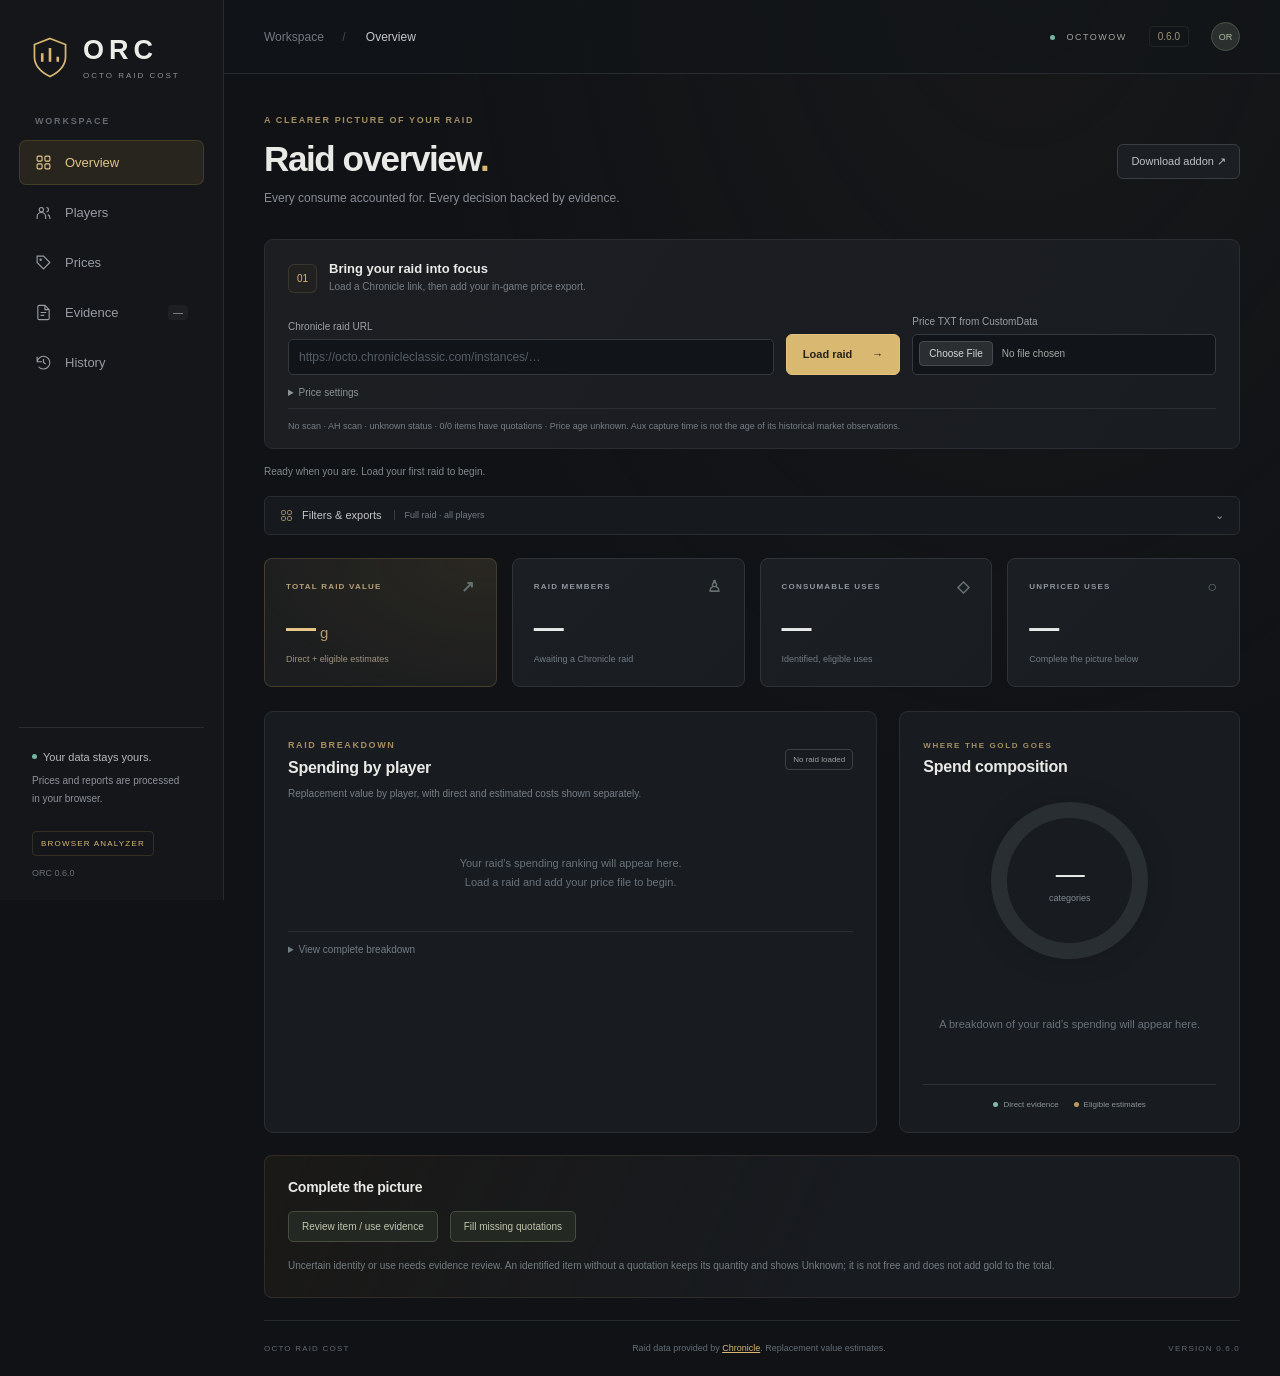
==== analyzer/index.html @ 2d388800 "Release 0.6.0: redesign analyzer and expand consumable catalog Adopt the approved dashboard with Ove" ====
<!doctype html><html lang="en"><head><meta charset="utf-8"><meta name="viewport" content="width=device-width, initial-scale=1"><title>OctoRaidCost · Raid analyzer</title><link rel="stylesheet" href="style.css"><link rel="stylesheet" href="dashboard.css"></head><body>
<aside class="sidebar"><a href="#overview" class="brand"><svg viewBox="0 0 44 48" aria-hidden="true"><path d="M22 2 40 9v14c0 10-8 18-18 23C12 41 4 33 4 23V9Z" fill="none" stroke="currentColor" stroke-width="2"/><path d="M13 29V19m9 10V13m9 16v-6" stroke="currentColor" stroke-width="3"/></svg><div><strong>ORC</strong><span>OCTO RAID COST</span></div></a><span class="nav-label">WORKSPACE</span><nav aria-label="Main navigation"><button class="nav-link active" data-view="overview" aria-current="page"><svg viewBox="0 0 24 24" fill="none" stroke="currentColor" stroke-width="1.6" aria-hidden="true"><rect x="3" y="3" width="7" height="7" rx="1.5"/><rect x="14" y="3" width="7" height="7" rx="1.5"/><rect x="3" y="14" width="7" height="7" rx="1.5"/><rect x="14" y="14" width="7" height="7" rx="1.5"/></svg><span>Overview</span></button><button class="nav-link" data-view="players" ><svg viewBox="0 0 24 24" fill="none" stroke="currentColor" stroke-width="1.6" aria-hidden="true"><circle cx="9" cy="8" r="3"/><path d="M3 21v-3a6 6 0 0 1 12 0v3M16 5a3 3 0 0 1 0 6M18 15a5 5 0 0 1 3 4v2"/></svg><span>Players</span></button><button class="nav-link" data-view="prices" ><svg viewBox="0 0 24 24" fill="none" stroke="currentColor" stroke-width="1.6" aria-hidden="true"><path d="m3 3 9 0 9 9-9 9-9-9Z"/><circle cx="8" cy="8" r="1"/></svg><span>Prices</span></button><button class="nav-link" data-view="evidence" ><svg viewBox="0 0 24 24" fill="none" stroke="currentColor" stroke-width="1.6" aria-hidden="true"><path d="M14 2H6a2 2 0 0 0-2 2v16a2 2 0 0 0 2 2h12a2 2 0 0 0 2-2V8Z M14 2v6h6M8 12h8M8 16h5"/></svg><span>Evidence</span><span class="nav-counter" id="evidenceCount">—</span></button><button class="nav-link" data-view="history" ><svg viewBox="0 0 24 24" fill="none" stroke="currentColor" stroke-width="1.6" aria-hidden="true"><path d="M3 11a9 9 0 1 1 2 7M3 4v7h7M12 7v5l3 2"/></svg><span>History</span></button></nav><div class="sidebar-bottom"><div class="privacy-dot"></div><strong>Your data stays yours.</strong><p>Prices and reports are processed<br>in your browser.</p><div class="preview-tag">BROWSER ANALYZER</div><small>ORC 0.6.0</small></div></aside>
<header class="appbar"><div class="breadcrumb">Workspace <span>/</span> <strong id="viewCrumb">Overview</strong></div><div class="appbar-end"><span class="server-badge"><i></i> OCTOWOW</span><span class="preview-badge">0.6.0</span><span class="avatar">OR</span></div></header>
<main class="workspace"><div class="page-heading"><div><div class="eyebrow">A CLEARER PICTURE OF YOUR RAID</div><h1 id="pageTitle">Raid overview<span class="title-dot">.</span></h1><p id="pageSubtitle">Every consume accounted for. Every decision backed by evidence.</p></div><a class="button-secondary" href="https://github.com/thetimel3ss/OctoRaidCost/releases/latest" target="_blank" rel="noopener">Download addon ↗</a></div>
<section class="connect-card"><div class="connect-intro"><span class="step-number">01</span><div><h2>Bring your raid into focus</h2><p>Load a Chronicle link, then add your in-game price export.</p></div></div><div class="connect-fields"><label>Chronicle raid URL<input id="raid" placeholder="https://octo.chronicleclassic.com/instances/…"></label><button id="load" class="button-primary">Load raid <span>→</span></button><label>Price TXT from CustomData<input id="prices" type="file" accept=".txt"></label></div><details class="price-options"><summary>Price settings</summary><div class="controls"><label>Realm / scan<select id="realm"></select></label><label>Price basis<select id="policy"><option value="minimum">Minimum buyout</option><option value="median">Scan median</option><option value="historical">Aux historical</option></select></label></div></details><p id="priceInfo">Your prices stay local. Start by loading a raid above.</p></section>
<div class="feedback-line"><p id="message" role="status">Ready when you are. Load your first raid to begin.</p><p id="filterNotice" role="status"></p></div>
<details class="filters-panel"><summary><svg viewBox="0 0 24 24" fill="none" stroke="currentColor" stroke-width="1.6" aria-hidden="true"><rect x="3" y="3" width="7" height="7" rx="1.5"/><rect x="14" y="3" width="7" height="7" rx="1.5"/><rect x="3" y="14" width="7" height="7" rx="1.5"/><rect x="14" y="14" width="7" height="7" rx="1.5"/></svg><span>Filters & exports</span><small id="activeFilterLabel">Full raid · all players</small></summary><div class="controls filter-controls"><label>Player<input id="search" placeholder="All players"></label><label>Show<select id="mode"><option value="all">All consumables</option><option value="flask">Flasks only</option><option value="noflask">No observed flask use</option></select></label><label>Encounter<select id="encounter"><option value="">Full raid</option></select></label><label>Segment<select id="segment"><option value="">All</option><option value="boss">Bosses</option><option value="trash">Trash</option><option value="kills">Boss kills</option><option value="wipes">Boss wipes / resets</option></select></label><label>Category<select id="category"><option value="">All categories</option></select></label><label>From minute<input id="from" type="number" step="0.1" placeholder="Raid start"></label><label>To minute<input id="to" type="number" step="0.1" placeholder="Raid end"></label><label><span>Chart total</span><select id="includeEstimates"><option value="yes">Direct + eligible estimates</option><option value="no">Direct item evidence only</option></select></label><label>Chart<select id="orientation"><option value="horizontal">Horizontal</option><option value="vertical">Vertical</option></select></label><button id="resetFilters">Full raid / include pre-pull</button><button id="export">Export CSV</button><button id="share">Download share summary</button></div></details>
<div class="view" data-panel="overview"><div class="metric-grid"><article class="metric-card gold-card"><div class="metric-label">TOTAL RAID VALUE <span>↗</span></div><strong id="metricValue">—<small>g</small></strong><div id="metricValueDetail" class="metric-note">Direct + eligible estimates</div></article><article class="metric-card"><div class="metric-label">RAID MEMBERS <span>♙</span></div><strong id="metricPlayers">—</strong><div class="metric-note" id="metricPlayersDetail">Awaiting a Chronicle raid</div></article><article class="metric-card"><div class="metric-label">CONSUMABLE USES <span>◇</span></div><strong id="metricUses">—</strong><div class="metric-note">Identified, eligible uses</div></article><article class="metric-card"><div class="metric-label">UNPRICED USES <span>○</span></div><strong id="metricMissing">—</strong><div class="metric-note" id="metricMissingDetail">Complete the picture below</div></article></div>
<div class="overview-grid"><section class="panel ranking-panel"><div class="section-heading"><div><span class="eyebrow">RAID BREAKDOWN</span><h2>Spending by player</h2></div><span class="subtle-pill" id="rankingCount">No raid loaded</span></div><p class="section-description">Replacement value by player, with direct and estimated costs shown separately.</p><div id="chart"></div><button class="text-button" id="expandRanking">Show all players <span>↓</span></button><details class="full-breakdown"><summary>View complete breakdown</summary><div id="totals"></div></details></section><section class="panel categories-panel"><span class="eyebrow">WHERE THE GOLD GOES</span><h2>Spend composition</h2><div class="category-ring" id="categoryRing"><div><strong id="categoryCount">—</strong><span>categories</span></div></div><div id="categoryLegend"><p class="empty-copy">A breakdown of your raid’s spending will appear here.</p></div><div id="categories" class="visually-hidden"></div><div class="chart-legend"><span><i class="legend-dot direct"></i>Direct evidence</span><span><i class="legend-dot estimate"></i>Eligible estimates</span></div></section></div><section class="panel attention-panel"><h2>Complete the picture</h2><p id="resolutionQueues"></p><div class="controls"><button id="reviewPending">Review item / use evidence</button><button id="reviewPricing">Fill missing quotations</button></div><p>Uncertain identity or use needs evidence review. An identified item without a quotation keeps its quantity and shows Unknown; it is not free and does not add gold to the total.</p></section></div>
<div class="view" data-panel="players" hidden><section><h2>Player reports</h2><p>Select a player to see only their recorded consumables and tracked class/utility uses. Estimated uses remain separate.</p><div class="controls"><label>Player report<select id="playerDetail"></select></label><label>PDF layout<select id="pdfLayout"><option value="detailed">Detailed — one player per page</option><option value="cards">Compact player cards</option></select></label><button id="printPlayer">Save PDF — this player</button><button id="printAllPlayers">Save PDF — all players</button><button id="txtPlayer">Download TXT — this player</button><button id="txtAllPlayers">Download TXT — all players</button></div><p>The print dialog opens: choose Save as PDF. Detailed layout starts each player on a new page; compact layout fits multiple player cards per page.</p><div id="pivot"></div></section><section><h2>Class items and utility uses</h2><p>Usage tracking only: excluded from spending. Rogue poison application costs are intentionally outside this report; this does not mean their ingredients are free. Active buffs without a recorded use are not counted as applications.</p><div id="utilityUses"></div></section></div>
<div class="view" data-panel="prices" hidden><section class="panel"><h2>Consumables and prices</h2><p id="catalogSummary"></p><p>Gold per whole item; applications use the charge count. Blank manual prices restore the selected price source. Ingredient estimates require all ingredient quotations.</p><label>Price editor view<select id="priceView"><option value="all">All identified items</option><option value="missing">Missing quotations only</option><option value="outside">Outside catalog</option><option value="old">Old quotations (over 7 days)</option></select></label><p id="priceQueueSummary"></p><div id="items"></div><details><summary>Ingredient quotations</summary><div id="ingredients"></div></details></section></div>
<div class="view" data-panel="evidence" hidden><section><h2>Evidence and manual review</h2><p>Needs review shows unresolved item identity or use evidence. Eligible effect-derived estimates are already included in estimated spending; inspect them under Effect-derived or All evidence. Missing prices are handled in the price editor.</p><p id="evidenceSummary"></p><div class="controls"><label>Evidence type<select id="reviewMode"><option value="actionable">Needs review</option><option value="observed">Observed uses</option><option value="inferred">Effect-derived — item not directly logged</option><option value="ambiguous">Multiple possible items</option><option value="active">Already active</option><option value="recovery">Generic food / drink</option><option value="reviewed">Manually reviewed</option><option value="all">All evidence</option></select></label><label>Search<input id="reviewSearch" placeholder="Effect / item / player"></label><button id="previousEvidence">Previous</button><button id="nextEvidence">Next</button></div><p>Review changes apply to one grouped observation. Select an item and a physical-use quantity only when the evidence supports it. Manual decisions contribute to estimated cost. Generic food/drink observations can recur and must not be bulk-counted as items.</p><div id="review"></div></section><section><h2>Coverage and limitations</h2><div id="coverage"></div><p>Only direct item records or eligible timestamped casts/out-of-combat uses can contribute automatically. In-combat aura/heal-only records, active-at-pull buffs and ambiguous effects require review. Same-time direct and effect evidence is correlated; nearby uses are never merged by time alone. Range and omissions in the source log cannot be recovered.</p></section></div>
<div class="view" data-panel="history" hidden><section class="controls"><button id="saveReport">Save report</button><label>Saved reports<select id="reports"></select></label><button id="openReport">Open report</button><button id="downloadReport">Download JSON</button><label>Restore JSON<input id="restoreReport" type="file" accept=".json"></label></section><section><h2>History and comparison</h2><p>Full-raid totals at each report’s original prices. Current player, encounter and category filters do not alter historical totals. Repeated snapshots of the same raid are shown separately.</p><label>Compare with saved report<select id="baseline"></select></label><div id="comparison"></div><label>History for player<select id="historyPlayer"><option value="">Whole raid</option></select></label><div id="historyChart"></div><div id="history"></div></section></div>
<p id="summary" class="visually-hidden"></p><footer class="workspace-footer"><span>OCTO RAID COST</span><p>Raid data provided by <a href="https://octo.chronicleclassic.com/" target="_blank" rel="noopener">Chronicle</a>. Replacement value estimates.</p><span>VERSION 0.6.0</span></footer></main><div id="printReport"></div><script src="price-data.js"></script><script src="model.js"></script><script src="report-store.js"></script><script src="data-source.js"></script><script src="app.js"></script><script src="dashboard.js"></script></body></html>
---- analyzer/style.css ----
:root{font:15px system-ui;color:#dce8f5;background:#0b1220}body{margin:0}header,main{max-width:1200px;margin:auto;padding:28px}header{border-bottom:1px solid #304158}header span{color:#64d5be;font-size:12px;letter-spacing:2px}h1{font-size:42px;margin:12px 0}h2{font-size:20px}p{color:#9cafc6}section{background:#121e30;border:1px solid #29394f;border-radius:12px;padding:20px;margin:20px 0;overflow:auto}.controls{display:flex;gap:16px;flex-wrap:wrap;align-items:end}label{display:grid;gap:8px;flex:1;min-width:160px}input,select,button{font:inherit;background:#0b1524;color:#e1ebfa;border:1px solid #40546f;border-radius:6px;padding:10px}button{cursor:pointer;background:#175d65}button:disabled{opacity:.5}table{border-collapse:collapse;width:100%;font-size:13px}td,th{text-align:left;padding:9px;border-bottom:1px solid #29394f;white-space:nowrap}th{color:#8eb2d7}.unknown{color:#ffcc75}.bar{background:#40bda6;min-height:20px;border-radius:3px}.chartrow{display:grid;grid-template-columns:130px 1fr 90px;gap:12px;margin:9px 0;align-items:center}.vertical{display:flex;align-items:end;gap:12px;height:260px;overflow:auto}.vertical .chartrow{display:flex;flex-direction:column;min-width:70px;font-size:11px}.vertical .bar{width:32px}.price{width:100px}#summary{font-size:18px}.scroll{overflow:auto}

a{color:#64d5be}

#review td{white-space:normal;max-width:390px;min-width:130px;overflow-wrap:anywhere}#review select{max-width:260px}#review input{width:70px}#review button{margin:4px}details{margin-top:8px}summary{cursor:pointer;color:#64d5be}.vertical .bar{min-height:2px}@media(max-width:650px){header,main{padding:16px}.chartrow{grid-template-columns:100px 1fr 70px}h1{font-size:32px}}
*{box-sizing:border-box}.controls{overflow:visible}.controls>label{flex:1 1 180px;min-width:160px;max-width:100%}.controls label>input,.controls label>select{width:100%;min-width:0;max-width:100%}.controls>p{flex-basis:100%}#priceInfo{overflow-wrap:anywhere}

#printReport{display:none}.player-page small{font-size:.65em;color:#9cafc6}.player-page h3{margin-top:24px}.report-note{font-size:12px}#utilityUses td{white-space:normal}
@media print{
 @page{size:A4 portrait;margin:12mm}
 body{background:white;color:black;font:10pt Arial,sans-serif}
 body>header,body>main{display:none!important}
 #printReport{display:block}
 .player-page{break-after:page;page-break-after:always;padding:0}
 .player-page:last-child{break-after:auto;page-break-after:auto}
 .player-page h2{font-size:18pt;margin:0 0 8pt}.player-page h3{font-size:12pt;margin:14pt 0 6pt}
 .player-page p,.player-page small{color:#333}.player-page table{font-size:9pt;width:100%;table-layout:fixed}
 .player-page td,.player-page th{white-space:normal;overflow-wrap:anywhere;padding:5pt;border-bottom:1px solid #ccc;color:black}
 .player-page th:first-child{width:32%}.player-page tr{break-inside:avoid}.report-filters{font-size:8pt;overflow-wrap:anywhere}
}

#filterNotice{color:#e9bd73;line-height:1.6}.report-heading{padding:12px 0 16px;margin:0;max-width:none;border-bottom:3px solid var(--class-accent)}.report-heading>div{display:flex;justify-content:space-between;align-items:center;gap:12px}.report-heading h2{font-size:30px;margin:8px 0}.report-brand{font-size:10px;letter-spacing:1.7px;color:#98b5c8}.report-class{font-size:11px;font-weight:bold;letter-spacing:1px;color:var(--class-accent)}.report-heading p{margin:4px 0}.report-stats{display:grid;grid-template-columns:repeat(3,1fr);gap:12px;margin:16px 0}.report-stats>div{border:1px solid #35465c;border-radius:6px;padding:12px}.report-stats span{display:block;font-size:11px;color:#9cafc6}.report-stats strong{display:block;font-size:20px;margin-top:6px}.player-page .report-note{margin-top:18px;color:#9cafc6;font-size:10px}.report-filters{font-size:11px;color:#9cafc6}
@media print{
 .report-heading{border-bottom:2pt solid var(--class-accent);padding:0 0 10pt}.report-heading h2{font-size:25pt!important;margin:6pt 0}.report-heading p,.report-brand,.report-class{color:#354555!important}.report-stats{gap:8pt;margin:12pt 0}.report-stats>div{border:1px solid #dae1e7;background:#f5f7fa;padding:9pt;border-radius:4pt}.report-stats span{font-size:8pt;color:#4c5d6e}.report-stats strong{font-size:17pt;color:#1b3349}.player-page th{background:#eef2f6}.player-page tbody tr:nth-child(even){background:#f8fafc}.player-page table{font-size:8pt}.player-page td,.player-page th{padding:5pt 3pt}.player-page .report-note{color:#556674;border-top:1px solid #ddd;padding-top:8pt;font-size:8pt}.report-filters{font-size:8pt;color:#5a6a78}.report-heading,.report-stats,thead{break-inside:avoid;break-after:avoid}
 .cards-page{padding:0!important;margin:0!important;border:0!important;background:white!important;overflow:visible!important;break-after:page;page-break-after:always}.cards-page:last-child{break-after:auto;page-break-after:auto}.cards-title{padding:0 0 10pt;border-bottom:2pt solid #245b62;margin-bottom:12pt}.cards-title strong{display:block;font-size:15pt;color:#193940}.cards-title span{display:block;font-size:9pt;color:#5e6e78;margin:5pt 0}.cards-title small{display:block;font-size:7pt;color:#687780}.cards-grid{display:grid;grid-template-columns:repeat(3,minmax(0,1fr));gap:8pt;align-items:start}.player-card{border:1px solid #d7dfe4;border-top:4pt solid var(--class-accent);border-radius:3pt;padding:9pt;break-inside:avoid;color:#283c49}.card-heading>span{font-size:7pt;letter-spacing:1px;color:#6b7985;font-weight:bold}.card-heading h2{font-size:15pt;margin:4pt 0 9pt;color:#203c4a;overflow-wrap:anywhere}.card-total{font-size:8pt;line-height:1.6;border-top:1px solid #e3e8ec;border-bottom:1px solid #e3e8ec;padding:7pt 0}.card-total strong{font-size:11pt}.player-card ul{list-style:none;padding:0;margin:10pt 0 0}.player-card li{display:flex;justify-content:space-between;align-items:start;gap:6pt;font-size:8pt;line-height:1.4;padding:4pt 0;border-bottom:1px solid #edf0f3;break-inside:avoid}.player-card li>span:first-child{min-width:0;overflow-wrap:anywhere}.quantity{text-align:right;font-size:11pt;font-weight:bold;flex-shrink:0}.quantity small{display:block;font-size:6pt;font-weight:normal;color:#77848c;white-space:nowrap}.flask-line{color:#277541;font-weight:bold}.card-utility{margin-top:12pt}.card-utility h3{font-size:8pt;margin:0;color:#62717e}.card-utility li{font-size:7pt;color:#647583}.unknown{color:#9c681d}
}
@media print{html,body,#printReport{background:#fff!important;color:#20313c}html{min-height:100%}.player-page{background:#fff}.report-heading h2{color:#193543!important}}

.quotation-details{max-width:540px;white-space:normal;overflow-wrap:anywhere}.quotation-details ul{padding-left:20px}.quotation-details p{margin:6px 0}#catalogSummary{overflow-wrap:anywhere}
---- analyzer/dashboard.css ----
@media screen {
:root{color-scheme:dark;font-family:Inter,"Segoe UI",Arial,sans-serif;background:#101216;color:#e9e9e6;font-size:14px;--surface:#181b20;--border:#2a2d32;--muted:#8e929a;--gold:#d9b871;--teal:#72b6a1}body{margin:0;background:radial-gradient(ellipse at 80% -5%,#25241d55,transparent 42%),#101216;font-weight:400}*{box-sizing:border-box}button,input,select{font:inherit}button{transition:background .18s,border-color .18s,transform .18s}button:active{transform:translateY(1px)}button:focus-visible,a:focus-visible,summary:focus-visible{outline:2px solid var(--gold);outline-offset:4px}button:disabled{opacity:.45;cursor:wait}a{color:var(--gold)}[hidden]{display:none!important}.visually-hidden{position:absolute!important;width:1px!important;height:1px!important;padding:0!important;margin:-1px!important;overflow:hidden!important;clip:rect(0,0,0,0)!important;white-space:nowrap!important;border:0!important}p{color:var(--muted);line-height:1.65}svg{width:20px;height:20px;flex-shrink:0}
.sidebar{width:224px;position:fixed;inset:0 auto 0 0;background:#14161a;border-right:1px solid #282a2f;z-index:20;padding:35px 19px 22px;display:flex;flex-direction:column}.brand{display:flex;align-items:center;gap:14px;text-decoration:none;padding:0 12px 36px;color:var(--gold)}.brand>svg{width:38px;height:43px}.brand strong{font-size:27px;letter-spacing:5px;color:#edede8;font-weight:750}.brand div>span{display:block;font-size:8px;letter-spacing:2px;color:#92928d;margin-top:5px}.nav-label{color:#656970;font-size:9px;letter-spacing:1.8px;font-weight:700;padding:0 16px 14px}.sidebar nav{display:grid;gap:5px}.nav-link{display:flex;align-items:center;gap:13px;background:transparent;border:1px solid transparent;border-radius:7px;color:#979ba3;padding:13px 15px;font-size:13px;text-align:left;cursor:pointer}.nav-link:hover{background:#202228;color:#ecece7}.nav-link.active{background:#28251f;border-color:#a88b4938;color:#e1c388}.nav-link svg{width:17px;height:17px}.nav-counter{margin-left:auto;font-size:10px;padding:2px 5px;background:#ffffff0a;border-radius:4px;color:inherit}.sidebar-bottom{margin-top:auto;padding:20px 13px 0;border-top:1px solid #292c31}.sidebar-bottom strong{font-size:11px;display:inline-block;color:#b7babb;font-weight:500}.privacy-dot{display:inline-block;width:5px;height:5px;background:#72b6a1;border-radius:50%;margin-right:6px;vertical-align:2px}.sidebar-bottom p{font-size:10px;line-height:1.8;margin:8px 0 23px}.preview-tag{font-size:8px;letter-spacing:1.2px;color:var(--gold);border:1px solid #77653a55;border-radius:4px;display:inline-block;padding:7px 8px}.sidebar-bottom>small{display:block;font-size:9px;color:#686c74;margin-top:12px}.appbar{height:74px;position:relative;margin:0 0 0 224px;max-width:none;padding:0 40px;border-bottom:1px solid #282b30;display:flex;align-items:center;justify-content:space-between;background:#12141899}.breadcrumb{font-size:12px;color:#737882}.breadcrumb span{padding:0 15px;color:#43474e}.breadcrumb strong{color:#c6c8c9;font-weight:500}.appbar-end{display:flex;align-items:center;gap:22px}.server-badge{font-size:9px;letter-spacing:1.5px;color:#a1a59e}.server-badge i{display:inline-block;width:5px;height:5px;background:#72b6a1;border-radius:50%;margin-right:7px}.preview-badge{font-size:10px!important;letter-spacing:0!important;color:#9e9277!important;border:1px solid #5b50343d;padding:4px 8px;border-radius:4px}.avatar{display:grid;place-items:center;width:29px;height:29px;border-radius:50%;background:#2b302e;border:1px solid #495348;color:#aab8a2;font-size:9px!important;letter-spacing:0!important}
.workspace{margin:0 0 0 224px;padding:39px 40px 0;max-width:1600px}.page-heading{display:flex;align-items:center;justify-content:space-between;gap:22px;margin-bottom:30px}.eyebrow{font-size:9px;color:#a48e61;letter-spacing:1.6px;font-weight:650;line-height:1.7}h1{font-size:35px;line-height:1.2;letter-spacing:-1.4px;font-weight:650;margin:10px 0 9px}.title-dot{color:var(--gold)}.page-heading p{font-size:12px;margin:0;color:#878c94}.button-secondary{border:1px solid #3a3d42;border-radius:6px;background:#1b1e23;color:#bfc1c3;padding:10px 13px;font-size:11px;display:inline-flex;align-items:center;gap:14px;white-space:nowrap}.button-secondary:hover{border-color:#88734a;background:#23241f}.button-secondary svg{width:14px;height:14px}section{margin:0 0 22px;background:var(--surface);border:1px solid var(--border);border-radius:9px;padding:23px;overflow:auto}h2{font-size:16px;font-weight:550;letter-spacing:-.25px;margin:0 0 12px}section>p{font-size:12px;margin-top:0}.connect-card{background:linear-gradient(120deg,#1c1e22,#191c20);padding:21px 23px 14px}.connect-intro{display:flex;align-items:center;gap:12px;margin-bottom:20px}.step-number{width:29px;height:29px;display:grid;place-items:center;border:1px solid #6f5f3d55;border-radius:6px;color:var(--gold);font-size:10px;background:#a88b4909}.connect-intro h2{font-size:13px;margin:0 0 3px;letter-spacing:0}.connect-intro p{font-size:10px;margin:0;color:#777e86}.connect-fields{display:grid;grid-template-columns:minmax(180px,1.6fr) auto minmax(210px,1fr);gap:12px;align-items:end}.connect-fields label{font-size:10px;color:#9ba0a7;gap:7px;min-width:0}.connect-fields input{width:100%;min-width:0}.connect-fields input[type=file]{height:41px;padding:6px;color:#a5aaa5;font-size:10px}.connect-fields input[type=file]::file-selector-button{background:#2a2e31;border:1px solid #444a4d;border-radius:4px;color:#d4d7d5;padding:6px 9px;margin-right:9px;font-family:inherit;font-size:10px;cursor:pointer}.button-primary{background:var(--gold);color:#282218;border:1px solid #e4c27d;font-size:11px;font-weight:650;border-radius:6px;padding:12px 16px;height:41px;display:inline-flex;align-items:center;gap:20px;white-space:nowrap}.button-primary:hover{background:#e3c789}.price-options{margin-top:12px;font-size:10px;color:#91958e}.price-options summary{color:#8b9394;font-size:10px;width:max-content}.price-options>.controls{margin-top:12px}.connect-card #priceInfo{font-size:9px;margin:10px 0 0;padding-top:10px;border-top:1px solid #2b2e32;line-height:1.7;color:#777f86}.feedback-line{display:flex;align-items:center;justify-content:space-between;gap:20px;margin:-9px 0 14px;min-height:20px}.feedback-line p{font-size:10px;margin:0;line-height:1.6;color:#7f888c}.feedback-line #filterNotice{color:#a09376;text-align:right}.filters-panel{border:1px solid var(--border);background:#16191d;border-radius:6px;margin-bottom:23px;padding:12px 15px}.filters-panel>summary{display:flex;align-items:center;gap:9px;font-size:11px;list-style:none;color:#c3c5c6}.filters-panel>summary:after{content:'⌄';margin-left:auto;color:#93989d}.filters-panel>summary svg{width:13px;height:13px;color:#b5a376}.filters-panel small{font-size:9px;color:#747c85;padding-left:9px;border-left:1px solid #383c41;margin-left:4px}.filter-controls{padding-top:22px}.controls{gap:12px}.controls>label,label{font-size:11px;color:#a7abb2;gap:7px}input,select{background:#111419;color:#d8dbdc;border:1px solid #343940;border-radius:5px;padding:10px;font-size:12px}input::placeholder{color:#565e67}button{background:#262d2e;color:#cbd7d3;border:1px solid #3d4948;border-radius:5px;font-size:11px}button:hover{background:#303b39}select{cursor:pointer}
.metric-grid{display:grid;grid-template-columns:repeat(4,minmax(0,1fr));gap:15px;margin-bottom:24px}.metric-card{background:linear-gradient(135deg,#1b1e22,#191c20);border:1px solid #303338;border-radius:8px;padding:20px 21px;min-height:128px;position:relative}.metric-label{display:flex;justify-content:space-between;align-items:center;font-size:8px;font-weight:600;letter-spacing:1.2px;color:#90969e}.metric-label>span{font-size:16px;color:#65716f;line-height:1}.metric-card>strong{font-weight:550;font-size:30px;line-height:1.3;letter-spacing:-1px;display:block;margin:13px 0 5px;font-variant-numeric:tabular-nums}.metric-card>strong small{font-size:15px;font-weight:400;margin-left:5px;letter-spacing:0;color:#b29b71}.metric-note{font-size:9px;color:#717c83;line-height:1.6}.gold-card{border-color:#65553788;background:radial-gradient(ellipse at 95% 0,#80663224,transparent 85%),#1b1d1e}.gold-card .metric-label{color:#b6a079}.gold-card>strong{color:#e8c988}.gold-card .metric-note{color:#9f947c}.overview-grid{display:grid;grid-template-columns:minmax(0,1.8fr) minmax(250px,1fr);gap:22px}.panel{min-width:0}.section-heading{display:flex;justify-content:space-between;align-items:center;gap:12px}.section-heading h2{margin:5px 0 8px}.subtle-pill{white-space:nowrap;border:1px solid #3b4042;border-radius:4px;font-size:8px;color:#99a19f;padding:5px 7px}.section-description{font-size:10px!important;color:#777f87;line-height:1.7;margin-bottom:22px}.ranking-panel{padding-bottom:13px}.dashboard-ranking{display:grid;gap:0}.rank-row{display:grid;grid-template-columns:120px minmax(40px,1fr) 66px;align-items:center;gap:13px;padding:11px 0;border-top:1px solid #2b2e3355}.rank-name{display:flex;gap:9px;align-items:center;font-size:11px;white-space:nowrap;overflow:hidden}.rank-number{font-size:8px;color:#666f79;width:10px;flex-shrink:0}.rank-name i{width:5px;height:5px;border-radius:50%;flex-shrink:0}.rank-name>span:last-child{overflow:hidden;text-overflow:ellipsis}.rank-track{height:7px;background:#262b2e;border-radius:2px;overflow:hidden;display:flex}.rank-direct{background:#80b9a9}.rank-estimate{background:#ba995c}.rank-value{font-variant-numeric:tabular-nums;font-size:11px;color:#c0c6c8;text-align:right}.rank-value small{font-size:8px;color:#78828a}.dashboard-ranking:not([data-expanded=true]) .rank-row:nth-child(n+9){display:none}.text-button{display:flex;align-items:center;justify-content:center;gap:12px;width:100%;color:#9fa99f;background:transparent;border:0;border-top:1px solid #2a2e32;border-radius:0;font-size:10px;padding:13px 0;margin-top:7px}.text-button:hover{background:#ffffff03}.full-breakdown{border-top:1px solid #2b3033;padding-top:12px;font-size:10px}.full-breakdown summary{font-size:10px;color:#737d85}.categories-panel>.eyebrow{font-size:8px}.categories-panel>h2{margin-top:5px}.category-ring{width:157px;height:157px;border-radius:50%;margin:26px auto;display:grid;place-items:center;background:#292e32;position:relative;box-shadow:0 0 30px #00000020}.category-ring>div{border-radius:50%;background:#181b20;width:125px;height:125px;display:flex;flex-direction:column;align-items:center;justify-content:center}.category-ring strong{font-size:29px;font-weight:500;letter-spacing:-1px}.category-ring span{font-size:9px;color:#818b91;margin-top:2px}.category-legend-row{display:flex;align-items:center;gap:9px;font-size:10px;padding:7px 0}.category-legend-row i{width:6px;height:6px;border-radius:1px;flex-shrink:0}.category-legend-row>span{color:#9ca4a9}.category-legend-row strong{font-size:10px;margin-left:auto;font-weight:400;color:#c2c7c5;font-variant-numeric:tabular-nums}.chart-legend{border-top:1px solid #2e3237;display:flex;justify-content:center;gap:15px;padding-top:15px;margin-top:19px;font-size:8px;color:#8c969a}.legend-dot{width:5px;height:5px;border-radius:50%;display:inline-block;margin-right:5px}.legend-dot.direct{background:#80b9a9}.legend-dot.estimate{background:#ba995c}.empty-copy{font-size:11px;color:#68737b;text-align:center;padding:30px 15px;line-height:1.8}.attention-panel{border-color:#48403380;background:linear-gradient(115deg,#25211777,#181b20 60%)}.attention-panel h2{font-size:14px}.attention-panel>p{font-size:10px}.attention-panel .controls{margin:16px 0}.attention-panel .controls button{padding:9px 13px;font-size:10px;background:#242823;border-color:#464c3d;color:#c1c5ad}.attention-panel>p:last-child{font-size:10px;color:#737d81;margin-bottom:0}.workspace-footer{display:flex;align-items:center;justify-content:space-between;gap:15px;margin:16px 0 0;padding:20px 0;border-top:1px solid #24292e}.workspace-footer>span{font-size:8px;letter-spacing:1.2px;color:#616a70}.workspace-footer p{font-size:9px;margin:0;color:#626e75}.view>section{border-radius:8px}.view>section>h2{margin-bottom:15px}table{font-size:11px}th{font-size:9px;color:#959f9e;font-weight:550;letter-spacing:.25px;background:#1c2024;padding:12px 10px}td{padding:11px 10px;border-color:#2b3035;color:#b9c1c4}td:first-child{color:#d6dcd8}tr:hover td{background:#ffffff02}.unknown{color:#c7a76e}#catalogSummary{font-size:11px;line-height:1.8}.quotation-details{font-size:10px}.quotation-details p{font-size:10px}.quotation-details summary{color:#94b7a7}.player-page .report-heading{padding:12px 0 16px;border-bottom-width:2px}.player-page .report-stats strong{font-size:22px}.player-page .report-stats>div{background:#1a2024;border-color:#333b40}.price{width:90px}.bar{background:#80b9a9}.feedback-line [role=status]{max-width:70%}
}
@media screen and (min-width:1800px){.workspace{margin-right:auto;margin-left:auto;padding-left:264px;max-width:1900px}}
@media screen and (max-width:1150px){.sidebar{width:190px;padding-left:12px;padding-right:12px}.appbar{margin-left:190px;padding:0 26px}.workspace{margin-left:190px;padding:28px 26px 0}.overview-grid{grid-template-columns:minmax(0,1.6fr) minmax(230px,1fr);gap:16px}.rank-row{grid-template-columns:100px 1fr 55px;gap:9px}.metric-card{padding:18px 15px}.metric-card>strong{font-size:26px}.connect-fields{grid-template-columns:minmax(150px,1.3fr) auto minmax(180px,1fr)}.metric-label{font-size:7px}}
@media screen and (max-width:900px){.overview-grid{grid-template-columns:1fr}.categories-panel{display:grid;grid-template-columns:180px 1fr;column-gap:25px}.categories-panel>h2,.categories-panel>.eyebrow,.categories-panel>.chart-legend{grid-column:1/-1}.category-ring{grid-column:1;grid-row:3;margin:15px 0}.category-ring+#categoryLegend{grid-column:2;grid-row:3;align-self:center}.metric-grid{grid-template-columns:repeat(2,1fr)}.connect-fields{grid-template-columns:1fr auto}.connect-fields>label:last-child{grid-column:1/-1}.page-heading{align-items:flex-start}.page-heading h1{font-size:29px}.page-heading>.button-secondary{margin-top:20px}.appbar-end{gap:12px}}
@media screen and (max-width:650px){.sidebar{position:static;width:100%;padding:18px 18px 0;border-right:0;border-bottom:1px solid #2b2f33}.brand{padding:0 0 18px;gap:10px}.brand>svg{width:27px;height:32px}.brand strong{font-size:22px}.brand div>span{font-size:7px}.nav-label,.sidebar-bottom{display:none}.sidebar nav{display:flex;gap:2px;justify-content:space-between}.nav-link{flex:1;flex-direction:column;gap:7px;font-size:9px;padding:10px 4px;border-radius:5px 5px 0 0;border-bottom:0}.nav-counter{display:none}.nav-link svg{width:16px;height:16px}.appbar{margin:0;padding:0 20px;height:52px}.appbar-end{gap:10px}.avatar,.server-badge{display:none}.breadcrumb{font-size:10px}.workspace{margin:0;padding:25px 18px 0}.page-heading{margin-bottom:24px;gap:10px}.page-heading .eyebrow{font-size:7px}.page-heading h1{font-size:29px}.page-heading p{font-size:10px;max-width:260px}.page-heading>.button-secondary{font-size:9px;padding:8px;margin-top:22px}.page-heading>.button-secondary svg{display:none}.connect-card{padding:17px}.connect-intro p{font-size:9px}.connect-fields{gap:10px}.button-primary{padding:10px;gap:10px}.connect-fields label{font-size:9px}.connect-fields input{font-size:10px}.feedback-line{display:block;margin-bottom:15px}.feedback-line p{max-width:none!important;font-size:9px;margin:4px 0}.feedback-line #filterNotice{text-align:left}.metric-grid{gap:10px;margin-bottom:17px}.metric-card{padding:17px 14px;min-height:115px}.metric-card>strong{font-size:28px;margin-top:12px}.metric-note{font-size:8px}.metric-label{font-size:7px;letter-spacing:.7px}.metric-label>span{font-size:12px}.filters-panel{margin-bottom:17px;padding:11px}.filters-panel small{font-size:8px}.panel{padding:18px}.rank-row{grid-template-columns:105px 1fr 60px;gap:10px;padding:11px 0}.rank-name,.rank-value{font-size:10px}.section-description{font-size:9px!important}.categories-panel{grid-template-columns:145px 1fr;gap:0 15px}.category-ring{width:132px;height:132px;margin:20px 0}.category-ring>div{width:105px;height:105px}.category-legend-row{font-size:9px;padding:6px 0}.category-legend-row strong{font-size:9px}.workspace-footer{flex-wrap:wrap}.workspace-footer p{order:3;width:100%;font-size:8px}.workspace-footer>span{font-size:7px}.controls>label{min-width:120px}.attention-panel .controls{gap:8px}.attention-panel .controls button{font-size:9px;padding:9px}section{padding:18px}.subtle-pill{font-size:7px}.price{width:80px}}
@media print{.sidebar,.appbar,.workspace,.preview-tag{display:none!important}#printReport{display:block!important}}

.page-heading>a.button-secondary{text-decoration:none;white-space:nowrap}
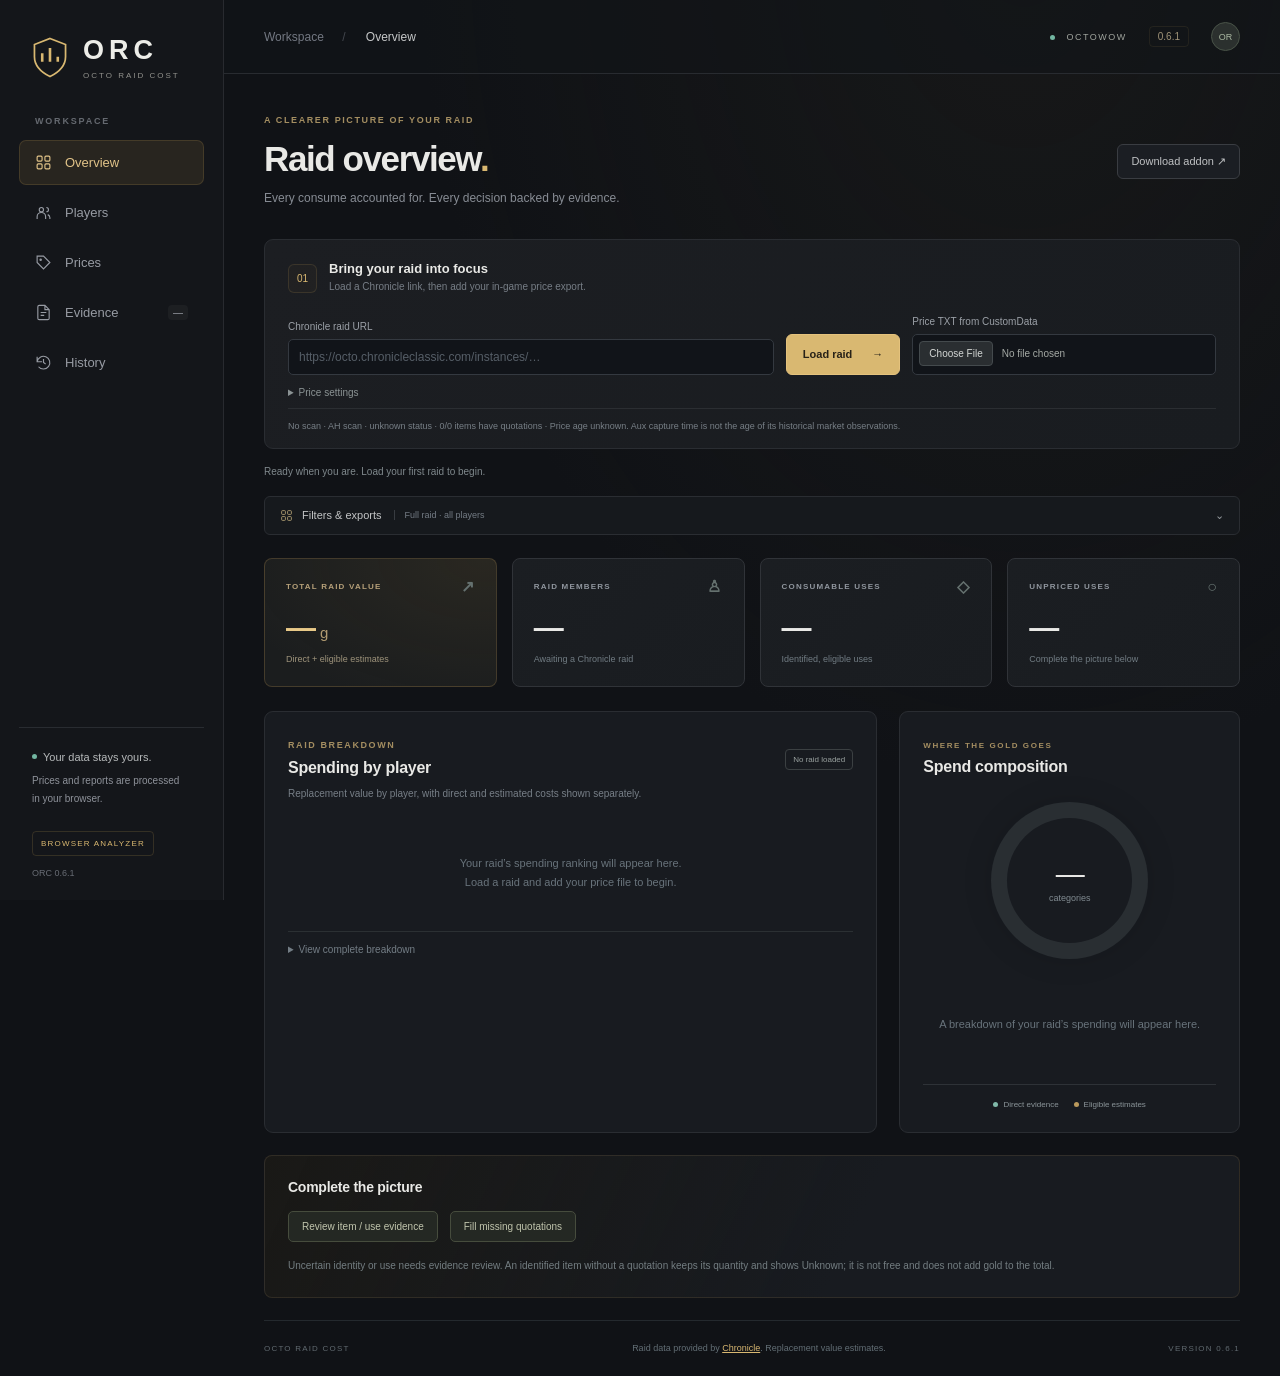
==== commit 2790bf61: "Fix Simple Slingshot consumable spending in 0.6.1 Count each eligible Simple Slingshot use as one co" ====
--- a/analyzer/index.html
+++ b/analyzer/index.html
@@ -1,6 +1,6 @@
 <!doctype html><html lang="en"><head><meta charset="utf-8"><meta name="viewport" content="width=device-width, initial-scale=1"><title>OctoRaidCost · Raid analyzer</title><link rel="stylesheet" href="style.css"><link rel="stylesheet" href="dashboard.css"></head><body>
-<aside class="sidebar"><a href="#overview" class="brand"><svg viewBox="0 0 44 48" aria-hidden="true"><path d="M22 2 40 9v14c0 10-8 18-18 23C12 41 4 33 4 23V9Z" fill="none" stroke="currentColor" stroke-width="2"/><path d="M13 29V19m9 10V13m9 16v-6" stroke="currentColor" stroke-width="3"/></svg><div><strong>ORC</strong><span>OCTO RAID COST</span></div></a><span class="nav-label">WORKSPACE</span><nav aria-label="Main navigation"><button class="nav-link active" data-view="overview" aria-current="page"><svg viewBox="0 0 24 24" fill="none" stroke="currentColor" stroke-width="1.6" aria-hidden="true"><rect x="3" y="3" width="7" height="7" rx="1.5"/><rect x="14" y="3" width="7" height="7" rx="1.5"/><rect x="3" y="14" width="7" height="7" rx="1.5"/><rect x="14" y="14" width="7" height="7" rx="1.5"/></svg><span>Overview</span></button><button class="nav-link" data-view="players" ><svg viewBox="0 0 24 24" fill="none" stroke="currentColor" stroke-width="1.6" aria-hidden="true"><circle cx="9" cy="8" r="3"/><path d="M3 21v-3a6 6 0 0 1 12 0v3M16 5a3 3 0 0 1 0 6M18 15a5 5 0 0 1 3 4v2"/></svg><span>Players</span></button><button class="nav-link" data-view="prices" ><svg viewBox="0 0 24 24" fill="none" stroke="currentColor" stroke-width="1.6" aria-hidden="true"><path d="m3 3 9 0 9 9-9 9-9-9Z"/><circle cx="8" cy="8" r="1"/></svg><span>Prices</span></button><button class="nav-link" data-view="evidence" ><svg viewBox="0 0 24 24" fill="none" stroke="currentColor" stroke-width="1.6" aria-hidden="true"><path d="M14 2H6a2 2 0 0 0-2 2v16a2 2 0 0 0 2 2h12a2 2 0 0 0 2-2V8Z M14 2v6h6M8 12h8M8 16h5"/></svg><span>Evidence</span><span class="nav-counter" id="evidenceCount">—</span></button><button class="nav-link" data-view="history" ><svg viewBox="0 0 24 24" fill="none" stroke="currentColor" stroke-width="1.6" aria-hidden="true"><path d="M3 11a9 9 0 1 1 2 7M3 4v7h7M12 7v5l3 2"/></svg><span>History</span></button></nav><div class="sidebar-bottom"><div class="privacy-dot"></div><strong>Your data stays yours.</strong><p>Prices and reports are processed<br>in your browser.</p><div class="preview-tag">BROWSER ANALYZER</div><small>ORC 0.6.0</small></div></aside>
-<header class="appbar"><div class="breadcrumb">Workspace <span>/</span> <strong id="viewCrumb">Overview</strong></div><div class="appbar-end"><span class="server-badge"><i></i> OCTOWOW</span><span class="preview-badge">0.6.0</span><span class="avatar">OR</span></div></header>
+<aside class="sidebar"><a href="#overview" class="brand"><svg viewBox="0 0 44 48" aria-hidden="true"><path d="M22 2 40 9v14c0 10-8 18-18 23C12 41 4 33 4 23V9Z" fill="none" stroke="currentColor" stroke-width="2"/><path d="M13 29V19m9 10V13m9 16v-6" stroke="currentColor" stroke-width="3"/></svg><div><strong>ORC</strong><span>OCTO RAID COST</span></div></a><span class="nav-label">WORKSPACE</span><nav aria-label="Main navigation"><button class="nav-link active" data-view="overview" aria-current="page"><svg viewBox="0 0 24 24" fill="none" stroke="currentColor" stroke-width="1.6" aria-hidden="true"><rect x="3" y="3" width="7" height="7" rx="1.5"/><rect x="14" y="3" width="7" height="7" rx="1.5"/><rect x="3" y="14" width="7" height="7" rx="1.5"/><rect x="14" y="14" width="7" height="7" rx="1.5"/></svg><span>Overview</span></button><button class="nav-link" data-view="players" ><svg viewBox="0 0 24 24" fill="none" stroke="currentColor" stroke-width="1.6" aria-hidden="true"><circle cx="9" cy="8" r="3"/><path d="M3 21v-3a6 6 0 0 1 12 0v3M16 5a3 3 0 0 1 0 6M18 15a5 5 0 0 1 3 4v2"/></svg><span>Players</span></button><button class="nav-link" data-view="prices" ><svg viewBox="0 0 24 24" fill="none" stroke="currentColor" stroke-width="1.6" aria-hidden="true"><path d="m3 3 9 0 9 9-9 9-9-9Z"/><circle cx="8" cy="8" r="1"/></svg><span>Prices</span></button><button class="nav-link" data-view="evidence" ><svg viewBox="0 0 24 24" fill="none" stroke="currentColor" stroke-width="1.6" aria-hidden="true"><path d="M14 2H6a2 2 0 0 0-2 2v16a2 2 0 0 0 2 2h12a2 2 0 0 0 2-2V8Z M14 2v6h6M8 12h8M8 16h5"/></svg><span>Evidence</span><span class="nav-counter" id="evidenceCount">—</span></button><button class="nav-link" data-view="history" ><svg viewBox="0 0 24 24" fill="none" stroke="currentColor" stroke-width="1.6" aria-hidden="true"><path d="M3 11a9 9 0 1 1 2 7M3 4v7h7M12 7v5l3 2"/></svg><span>History</span></button></nav><div class="sidebar-bottom"><div class="privacy-dot"></div><strong>Your data stays yours.</strong><p>Prices and reports are processed<br>in your browser.</p><div class="preview-tag">BROWSER ANALYZER</div><small>ORC 0.6.1</small></div></aside>
+<header class="appbar"><div class="breadcrumb">Workspace <span>/</span> <strong id="viewCrumb">Overview</strong></div><div class="appbar-end"><span class="server-badge"><i></i> OCTOWOW</span><span class="preview-badge">0.6.1</span><span class="avatar">OR</span></div></header>
 <main class="workspace"><div class="page-heading"><div><div class="eyebrow">A CLEARER PICTURE OF YOUR RAID</div><h1 id="pageTitle">Raid overview<span class="title-dot">.</span></h1><p id="pageSubtitle">Every consume accounted for. Every decision backed by evidence.</p></div><a class="button-secondary" href="https://github.com/thetimel3ss/OctoRaidCost/releases/latest" target="_blank" rel="noopener">Download addon ↗</a></div>
 <section class="connect-card"><div class="connect-intro"><span class="step-number">01</span><div><h2>Bring your raid into focus</h2><p>Load a Chronicle link, then add your in-game price export.</p></div></div><div class="connect-fields"><label>Chronicle raid URL<input id="raid" placeholder="https://octo.chronicleclassic.com/instances/…"></label><button id="load" class="button-primary">Load raid <span>→</span></button><label>Price TXT from CustomData<input id="prices" type="file" accept=".txt"></label></div><details class="price-options"><summary>Price settings</summary><div class="controls"><label>Realm / scan<select id="realm"></select></label><label>Price basis<select id="policy"><option value="minimum">Minimum buyout</option><option value="median">Scan median</option><option value="historical">Aux historical</option></select></label></div></details><p id="priceInfo">Your prices stay local. Start by loading a raid above.</p></section>
 <div class="feedback-line"><p id="message" role="status">Ready when you are. Load your first raid to begin.</p><p id="filterNotice" role="status"></p></div>
@@ -11,4 +11,4 @@
 <div class="view" data-panel="prices" hidden><section class="panel"><h2>Consumables and prices</h2><p id="catalogSummary"></p><p>Gold per whole item; applications use the charge count. Blank manual prices restore the selected price source. Ingredient estimates require all ingredient quotations.</p><label>Price editor view<select id="priceView"><option value="all">All identified items</option><option value="missing">Missing quotations only</option><option value="outside">Outside catalog</option><option value="old">Old quotations (over 7 days)</option></select></label><p id="priceQueueSummary"></p><div id="items"></div><details><summary>Ingredient quotations</summary><div id="ingredients"></div></details></section></div>
 <div class="view" data-panel="evidence" hidden><section><h2>Evidence and manual review</h2><p>Needs review shows unresolved item identity or use evidence. Eligible effect-derived estimates are already included in estimated spending; inspect them under Effect-derived or All evidence. Missing prices are handled in the price editor.</p><p id="evidenceSummary"></p><div class="controls"><label>Evidence type<select id="reviewMode"><option value="actionable">Needs review</option><option value="observed">Observed uses</option><option value="inferred">Effect-derived — item not directly logged</option><option value="ambiguous">Multiple possible items</option><option value="active">Already active</option><option value="recovery">Generic food / drink</option><option value="reviewed">Manually reviewed</option><option value="all">All evidence</option></select></label><label>Search<input id="reviewSearch" placeholder="Effect / item / player"></label><button id="previousEvidence">Previous</button><button id="nextEvidence">Next</button></div><p>Review changes apply to one grouped observation. Select an item and a physical-use quantity only when the evidence supports it. Manual decisions contribute to estimated cost. Generic food/drink observations can recur and must not be bulk-counted as items.</p><div id="review"></div></section><section><h2>Coverage and limitations</h2><div id="coverage"></div><p>Only direct item records or eligible timestamped casts/out-of-combat uses can contribute automatically. In-combat aura/heal-only records, active-at-pull buffs and ambiguous effects require review. Same-time direct and effect evidence is correlated; nearby uses are never merged by time alone. Range and omissions in the source log cannot be recovered.</p></section></div>
 <div class="view" data-panel="history" hidden><section class="controls"><button id="saveReport">Save report</button><label>Saved reports<select id="reports"></select></label><button id="openReport">Open report</button><button id="downloadReport">Download JSON</button><label>Restore JSON<input id="restoreReport" type="file" accept=".json"></label></section><section><h2>History and comparison</h2><p>Full-raid totals at each report’s original prices. Current player, encounter and category filters do not alter historical totals. Repeated snapshots of the same raid are shown separately.</p><label>Compare with saved report<select id="baseline"></select></label><div id="comparison"></div><label>History for player<select id="historyPlayer"><option value="">Whole raid</option></select></label><div id="historyChart"></div><div id="history"></div></section></div>
-<p id="summary" class="visually-hidden"></p><footer class="workspace-footer"><span>OCTO RAID COST</span><p>Raid data provided by <a href="https://octo.chronicleclassic.com/" target="_blank" rel="noopener">Chronicle</a>. Replacement value estimates.</p><span>VERSION 0.6.0</span></footer></main><div id="printReport"></div><script src="price-data.js"></script><script src="model.js"></script><script src="report-store.js"></script><script src="data-source.js"></script><script src="app.js"></script><script src="dashboard.js"></script></body></html>+<p id="summary" class="visually-hidden"></p><footer class="workspace-footer"><span>OCTO RAID COST</span><p>Raid data provided by <a href="https://octo.chronicleclassic.com/" target="_blank" rel="noopener">Chronicle</a>. Replacement value estimates.</p><span>VERSION 0.6.1</span></footer></main><div id="printReport"></div><script src="price-data.js"></script><script src="model.js"></script><script src="report-store.js"></script><script src="data-source.js"></script><script src="app.js"></script><script src="dashboard.js"></script></body></html>
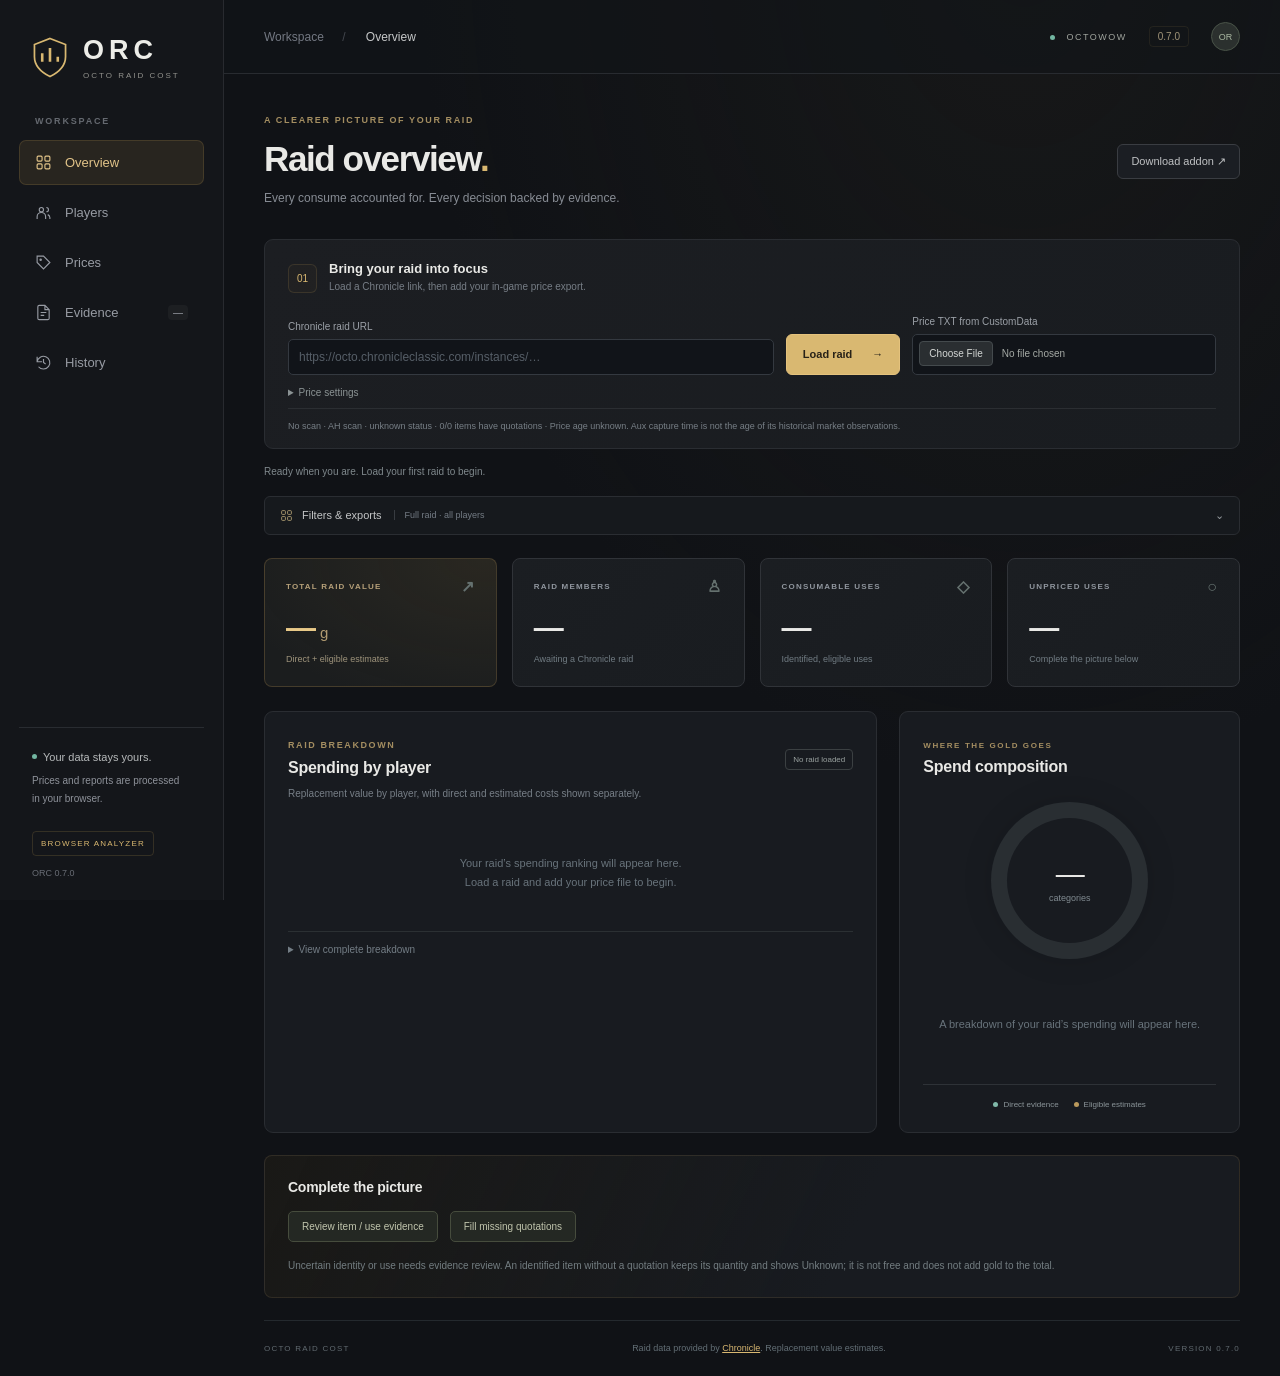
==== commit 19a69f52: "Release 0.7.0: expand consumable coverage and NPC poison pricing Add missing raid consumables, named" ====
--- a/analyzer/index.html
+++ b/analyzer/index.html
@@ -1,6 +1,6 @@
 <!doctype html><html lang="en"><head><meta charset="utf-8"><meta name="viewport" content="width=device-width, initial-scale=1"><title>OctoRaidCost · Raid analyzer</title><link rel="stylesheet" href="style.css"><link rel="stylesheet" href="dashboard.css"></head><body>
-<aside class="sidebar"><a href="#overview" class="brand"><svg viewBox="0 0 44 48" aria-hidden="true"><path d="M22 2 40 9v14c0 10-8 18-18 23C12 41 4 33 4 23V9Z" fill="none" stroke="currentColor" stroke-width="2"/><path d="M13 29V19m9 10V13m9 16v-6" stroke="currentColor" stroke-width="3"/></svg><div><strong>ORC</strong><span>OCTO RAID COST</span></div></a><span class="nav-label">WORKSPACE</span><nav aria-label="Main navigation"><button class="nav-link active" data-view="overview" aria-current="page"><svg viewBox="0 0 24 24" fill="none" stroke="currentColor" stroke-width="1.6" aria-hidden="true"><rect x="3" y="3" width="7" height="7" rx="1.5"/><rect x="14" y="3" width="7" height="7" rx="1.5"/><rect x="3" y="14" width="7" height="7" rx="1.5"/><rect x="14" y="14" width="7" height="7" rx="1.5"/></svg><span>Overview</span></button><button class="nav-link" data-view="players" ><svg viewBox="0 0 24 24" fill="none" stroke="currentColor" stroke-width="1.6" aria-hidden="true"><circle cx="9" cy="8" r="3"/><path d="M3 21v-3a6 6 0 0 1 12 0v3M16 5a3 3 0 0 1 0 6M18 15a5 5 0 0 1 3 4v2"/></svg><span>Players</span></button><button class="nav-link" data-view="prices" ><svg viewBox="0 0 24 24" fill="none" stroke="currentColor" stroke-width="1.6" aria-hidden="true"><path d="m3 3 9 0 9 9-9 9-9-9Z"/><circle cx="8" cy="8" r="1"/></svg><span>Prices</span></button><button class="nav-link" data-view="evidence" ><svg viewBox="0 0 24 24" fill="none" stroke="currentColor" stroke-width="1.6" aria-hidden="true"><path d="M14 2H6a2 2 0 0 0-2 2v16a2 2 0 0 0 2 2h12a2 2 0 0 0 2-2V8Z M14 2v6h6M8 12h8M8 16h5"/></svg><span>Evidence</span><span class="nav-counter" id="evidenceCount">—</span></button><button class="nav-link" data-view="history" ><svg viewBox="0 0 24 24" fill="none" stroke="currentColor" stroke-width="1.6" aria-hidden="true"><path d="M3 11a9 9 0 1 1 2 7M3 4v7h7M12 7v5l3 2"/></svg><span>History</span></button></nav><div class="sidebar-bottom"><div class="privacy-dot"></div><strong>Your data stays yours.</strong><p>Prices and reports are processed<br>in your browser.</p><div class="preview-tag">BROWSER ANALYZER</div><small>ORC 0.6.1</small></div></aside>
-<header class="appbar"><div class="breadcrumb">Workspace <span>/</span> <strong id="viewCrumb">Overview</strong></div><div class="appbar-end"><span class="server-badge"><i></i> OCTOWOW</span><span class="preview-badge">0.6.1</span><span class="avatar">OR</span></div></header>
+<aside class="sidebar"><a href="#overview" class="brand"><svg viewBox="0 0 44 48" aria-hidden="true"><path d="M22 2 40 9v14c0 10-8 18-18 23C12 41 4 33 4 23V9Z" fill="none" stroke="currentColor" stroke-width="2"/><path d="M13 29V19m9 10V13m9 16v-6" stroke="currentColor" stroke-width="3"/></svg><div><strong>ORC</strong><span>OCTO RAID COST</span></div></a><span class="nav-label">WORKSPACE</span><nav aria-label="Main navigation"><button class="nav-link active" data-view="overview" aria-current="page"><svg viewBox="0 0 24 24" fill="none" stroke="currentColor" stroke-width="1.6" aria-hidden="true"><rect x="3" y="3" width="7" height="7" rx="1.5"/><rect x="14" y="3" width="7" height="7" rx="1.5"/><rect x="3" y="14" width="7" height="7" rx="1.5"/><rect x="14" y="14" width="7" height="7" rx="1.5"/></svg><span>Overview</span></button><button class="nav-link" data-view="players" ><svg viewBox="0 0 24 24" fill="none" stroke="currentColor" stroke-width="1.6" aria-hidden="true"><circle cx="9" cy="8" r="3"/><path d="M3 21v-3a6 6 0 0 1 12 0v3M16 5a3 3 0 0 1 0 6M18 15a5 5 0 0 1 3 4v2"/></svg><span>Players</span></button><button class="nav-link" data-view="prices" ><svg viewBox="0 0 24 24" fill="none" stroke="currentColor" stroke-width="1.6" aria-hidden="true"><path d="m3 3 9 0 9 9-9 9-9-9Z"/><circle cx="8" cy="8" r="1"/></svg><span>Prices</span></button><button class="nav-link" data-view="evidence" ><svg viewBox="0 0 24 24" fill="none" stroke="currentColor" stroke-width="1.6" aria-hidden="true"><path d="M14 2H6a2 2 0 0 0-2 2v16a2 2 0 0 0 2 2h12a2 2 0 0 0 2-2V8Z M14 2v6h6M8 12h8M8 16h5"/></svg><span>Evidence</span><span class="nav-counter" id="evidenceCount">—</span></button><button class="nav-link" data-view="history" ><svg viewBox="0 0 24 24" fill="none" stroke="currentColor" stroke-width="1.6" aria-hidden="true"><path d="M3 11a9 9 0 1 1 2 7M3 4v7h7M12 7v5l3 2"/></svg><span>History</span></button></nav><div class="sidebar-bottom"><div class="privacy-dot"></div><strong>Your data stays yours.</strong><p>Prices and reports are processed<br>in your browser.</p><div class="preview-tag">BROWSER ANALYZER</div><small>ORC 0.7.0</small></div></aside>
+<header class="appbar"><div class="breadcrumb">Workspace <span>/</span> <strong id="viewCrumb">Overview</strong></div><div class="appbar-end"><span class="server-badge"><i></i> OCTOWOW</span><span class="preview-badge">0.7.0</span><span class="avatar">OR</span></div></header>
 <main class="workspace"><div class="page-heading"><div><div class="eyebrow">A CLEARER PICTURE OF YOUR RAID</div><h1 id="pageTitle">Raid overview<span class="title-dot">.</span></h1><p id="pageSubtitle">Every consume accounted for. Every decision backed by evidence.</p></div><a class="button-secondary" href="https://github.com/thetimel3ss/OctoRaidCost/releases/latest" target="_blank" rel="noopener">Download addon ↗</a></div>
 <section class="connect-card"><div class="connect-intro"><span class="step-number">01</span><div><h2>Bring your raid into focus</h2><p>Load a Chronicle link, then add your in-game price export.</p></div></div><div class="connect-fields"><label>Chronicle raid URL<input id="raid" placeholder="https://octo.chronicleclassic.com/instances/…"></label><button id="load" class="button-primary">Load raid <span>→</span></button><label>Price TXT from CustomData<input id="prices" type="file" accept=".txt"></label></div><details class="price-options"><summary>Price settings</summary><div class="controls"><label>Realm / scan<select id="realm"></select></label><label>Price basis<select id="policy"><option value="minimum">Minimum buyout</option><option value="median">Scan median</option><option value="historical">Aux historical</option></select></label></div></details><p id="priceInfo">Your prices stay local. Start by loading a raid above.</p></section>
 <div class="feedback-line"><p id="message" role="status">Ready when you are. Load your first raid to begin.</p><p id="filterNotice" role="status"></p></div>
@@ -11,4 +11,4 @@
 <div class="view" data-panel="prices" hidden><section class="panel"><h2>Consumables and prices</h2><p id="catalogSummary"></p><p>Gold per whole item; applications use the charge count. Blank manual prices restore the selected price source. Ingredient estimates require all ingredient quotations.</p><label>Price editor view<select id="priceView"><option value="all">All identified items</option><option value="missing">Missing quotations only</option><option value="outside">Outside catalog</option><option value="old">Old quotations (over 7 days)</option></select></label><p id="priceQueueSummary"></p><div id="items"></div><details><summary>Ingredient quotations</summary><div id="ingredients"></div></details></section></div>
 <div class="view" data-panel="evidence" hidden><section><h2>Evidence and manual review</h2><p>Needs review shows unresolved item identity or use evidence. Eligible effect-derived estimates are already included in estimated spending; inspect them under Effect-derived or All evidence. Missing prices are handled in the price editor.</p><p id="evidenceSummary"></p><div class="controls"><label>Evidence type<select id="reviewMode"><option value="actionable">Needs review</option><option value="observed">Observed uses</option><option value="inferred">Effect-derived — item not directly logged</option><option value="ambiguous">Multiple possible items</option><option value="active">Already active</option><option value="recovery">Generic food / drink</option><option value="reviewed">Manually reviewed</option><option value="all">All evidence</option></select></label><label>Search<input id="reviewSearch" placeholder="Effect / item / player"></label><button id="previousEvidence">Previous</button><button id="nextEvidence">Next</button></div><p>Review changes apply to one grouped observation. Select an item and a physical-use quantity only when the evidence supports it. Manual decisions contribute to estimated cost. Generic food/drink observations can recur and must not be bulk-counted as items.</p><div id="review"></div></section><section><h2>Coverage and limitations</h2><div id="coverage"></div><p>Only direct item records or eligible timestamped casts/out-of-combat uses can contribute automatically. In-combat aura/heal-only records, active-at-pull buffs and ambiguous effects require review. Same-time direct and effect evidence is correlated; nearby uses are never merged by time alone. Range and omissions in the source log cannot be recovered.</p></section></div>
 <div class="view" data-panel="history" hidden><section class="controls"><button id="saveReport">Save report</button><label>Saved reports<select id="reports"></select></label><button id="openReport">Open report</button><button id="downloadReport">Download JSON</button><label>Restore JSON<input id="restoreReport" type="file" accept=".json"></label></section><section><h2>History and comparison</h2><p>Full-raid totals at each report’s original prices. Current player, encounter and category filters do not alter historical totals. Repeated snapshots of the same raid are shown separately.</p><label>Compare with saved report<select id="baseline"></select></label><div id="comparison"></div><label>History for player<select id="historyPlayer"><option value="">Whole raid</option></select></label><div id="historyChart"></div><div id="history"></div></section></div>
-<p id="summary" class="visually-hidden"></p><footer class="workspace-footer"><span>OCTO RAID COST</span><p>Raid data provided by <a href="https://octo.chronicleclassic.com/" target="_blank" rel="noopener">Chronicle</a>. Replacement value estimates.</p><span>VERSION 0.6.1</span></footer></main><div id="printReport"></div><script src="price-data.js"></script><script src="model.js"></script><script src="report-store.js"></script><script src="data-source.js"></script><script src="app.js"></script><script src="dashboard.js"></script></body></html>+<p id="summary" class="visually-hidden"></p><footer class="workspace-footer"><span>OCTO RAID COST</span><p>Raid data provided by <a href="https://octo.chronicleclassic.com/" target="_blank" rel="noopener">Chronicle</a>. Replacement value estimates.</p><span>VERSION 0.7.0</span></footer></main><div id="printReport"></div><script src="price-data.js"></script><script src="model.js"></script><script src="report-store.js"></script><script src="data-source.js"></script><script src="app.js"></script><script src="dashboard.js"></script></body></html>
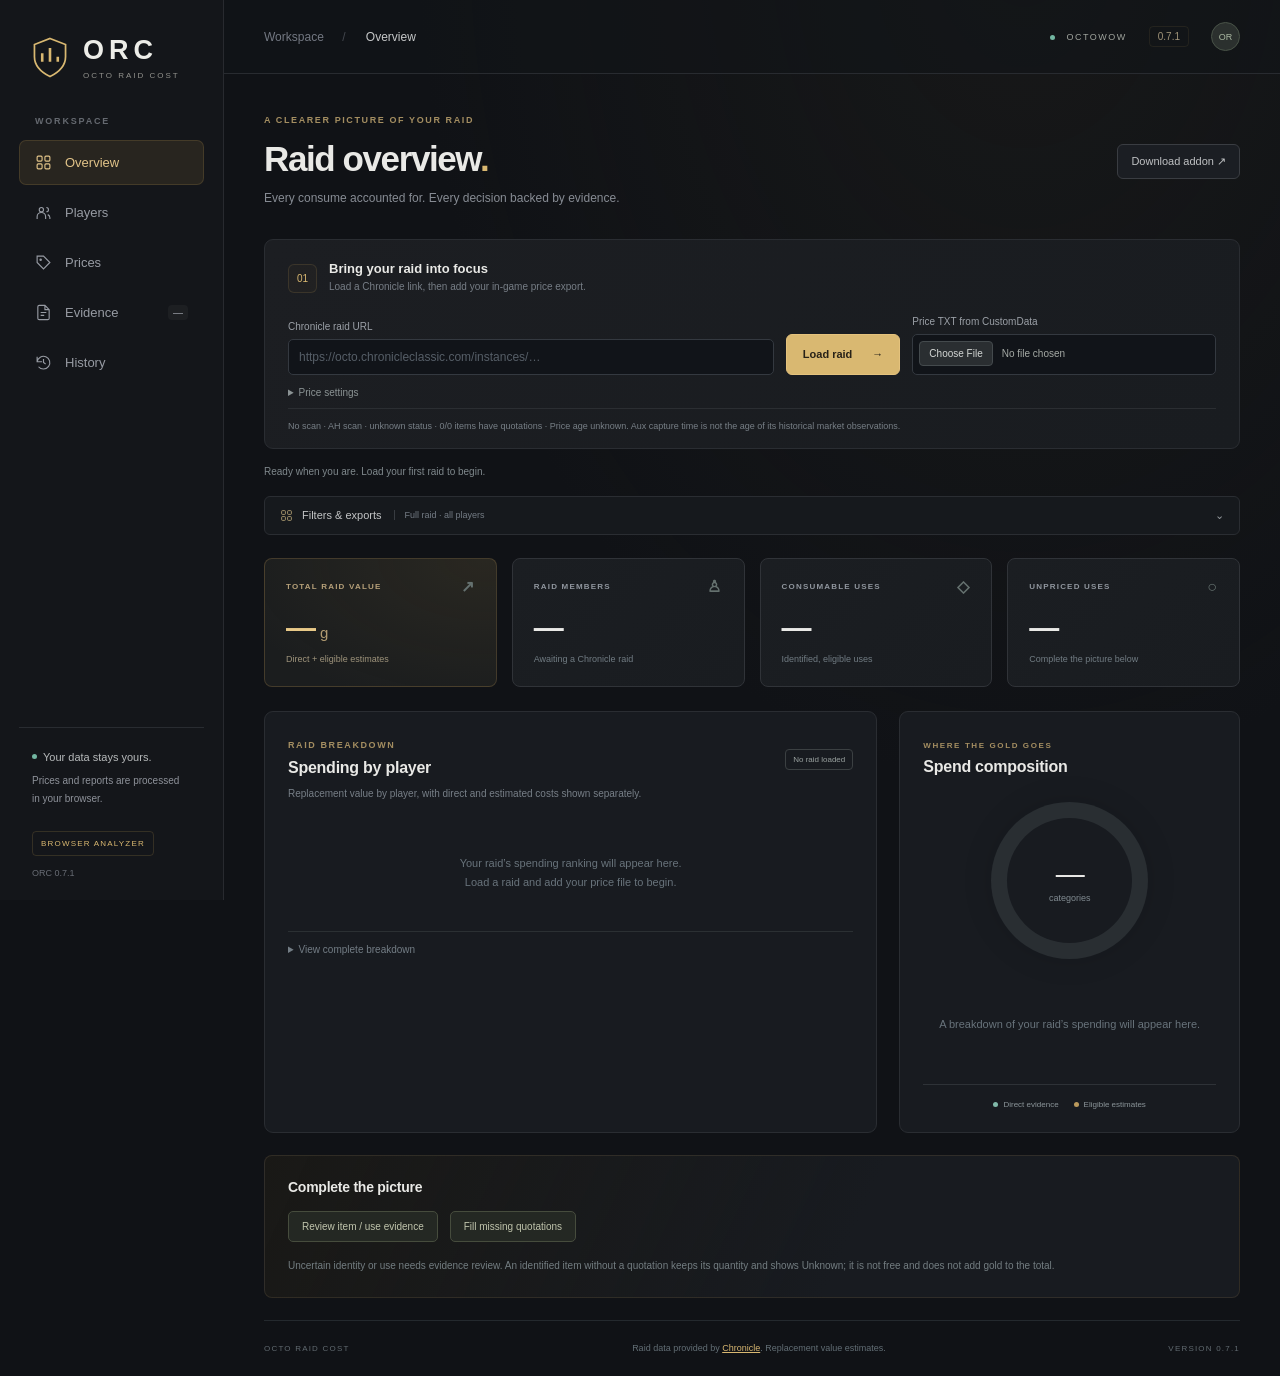
==== commit af796314: "Release 0.7.1: add Quick scan and Full scan controls Replace the separate Scan button with Quick sca" ====
--- a/analyzer/index.html
+++ b/analyzer/index.html
@@ -1,6 +1,6 @@
 <!doctype html><html lang="en"><head><meta charset="utf-8"><meta name="viewport" content="width=device-width, initial-scale=1"><title>OctoRaidCost · Raid analyzer</title><link rel="stylesheet" href="style.css"><link rel="stylesheet" href="dashboard.css"></head><body>
-<aside class="sidebar"><a href="#overview" class="brand"><svg viewBox="0 0 44 48" aria-hidden="true"><path d="M22 2 40 9v14c0 10-8 18-18 23C12 41 4 33 4 23V9Z" fill="none" stroke="currentColor" stroke-width="2"/><path d="M13 29V19m9 10V13m9 16v-6" stroke="currentColor" stroke-width="3"/></svg><div><strong>ORC</strong><span>OCTO RAID COST</span></div></a><span class="nav-label">WORKSPACE</span><nav aria-label="Main navigation"><button class="nav-link active" data-view="overview" aria-current="page"><svg viewBox="0 0 24 24" fill="none" stroke="currentColor" stroke-width="1.6" aria-hidden="true"><rect x="3" y="3" width="7" height="7" rx="1.5"/><rect x="14" y="3" width="7" height="7" rx="1.5"/><rect x="3" y="14" width="7" height="7" rx="1.5"/><rect x="14" y="14" width="7" height="7" rx="1.5"/></svg><span>Overview</span></button><button class="nav-link" data-view="players" ><svg viewBox="0 0 24 24" fill="none" stroke="currentColor" stroke-width="1.6" aria-hidden="true"><circle cx="9" cy="8" r="3"/><path d="M3 21v-3a6 6 0 0 1 12 0v3M16 5a3 3 0 0 1 0 6M18 15a5 5 0 0 1 3 4v2"/></svg><span>Players</span></button><button class="nav-link" data-view="prices" ><svg viewBox="0 0 24 24" fill="none" stroke="currentColor" stroke-width="1.6" aria-hidden="true"><path d="m3 3 9 0 9 9-9 9-9-9Z"/><circle cx="8" cy="8" r="1"/></svg><span>Prices</span></button><button class="nav-link" data-view="evidence" ><svg viewBox="0 0 24 24" fill="none" stroke="currentColor" stroke-width="1.6" aria-hidden="true"><path d="M14 2H6a2 2 0 0 0-2 2v16a2 2 0 0 0 2 2h12a2 2 0 0 0 2-2V8Z M14 2v6h6M8 12h8M8 16h5"/></svg><span>Evidence</span><span class="nav-counter" id="evidenceCount">—</span></button><button class="nav-link" data-view="history" ><svg viewBox="0 0 24 24" fill="none" stroke="currentColor" stroke-width="1.6" aria-hidden="true"><path d="M3 11a9 9 0 1 1 2 7M3 4v7h7M12 7v5l3 2"/></svg><span>History</span></button></nav><div class="sidebar-bottom"><div class="privacy-dot"></div><strong>Your data stays yours.</strong><p>Prices and reports are processed<br>in your browser.</p><div class="preview-tag">BROWSER ANALYZER</div><small>ORC 0.7.0</small></div></aside>
-<header class="appbar"><div class="breadcrumb">Workspace <span>/</span> <strong id="viewCrumb">Overview</strong></div><div class="appbar-end"><span class="server-badge"><i></i> OCTOWOW</span><span class="preview-badge">0.7.0</span><span class="avatar">OR</span></div></header>
+<aside class="sidebar"><a href="#overview" class="brand"><svg viewBox="0 0 44 48" aria-hidden="true"><path d="M22 2 40 9v14c0 10-8 18-18 23C12 41 4 33 4 23V9Z" fill="none" stroke="currentColor" stroke-width="2"/><path d="M13 29V19m9 10V13m9 16v-6" stroke="currentColor" stroke-width="3"/></svg><div><strong>ORC</strong><span>OCTO RAID COST</span></div></a><span class="nav-label">WORKSPACE</span><nav aria-label="Main navigation"><button class="nav-link active" data-view="overview" aria-current="page"><svg viewBox="0 0 24 24" fill="none" stroke="currentColor" stroke-width="1.6" aria-hidden="true"><rect x="3" y="3" width="7" height="7" rx="1.5"/><rect x="14" y="3" width="7" height="7" rx="1.5"/><rect x="3" y="14" width="7" height="7" rx="1.5"/><rect x="14" y="14" width="7" height="7" rx="1.5"/></svg><span>Overview</span></button><button class="nav-link" data-view="players" ><svg viewBox="0 0 24 24" fill="none" stroke="currentColor" stroke-width="1.6" aria-hidden="true"><circle cx="9" cy="8" r="3"/><path d="M3 21v-3a6 6 0 0 1 12 0v3M16 5a3 3 0 0 1 0 6M18 15a5 5 0 0 1 3 4v2"/></svg><span>Players</span></button><button class="nav-link" data-view="prices" ><svg viewBox="0 0 24 24" fill="none" stroke="currentColor" stroke-width="1.6" aria-hidden="true"><path d="m3 3 9 0 9 9-9 9-9-9Z"/><circle cx="8" cy="8" r="1"/></svg><span>Prices</span></button><button class="nav-link" data-view="evidence" ><svg viewBox="0 0 24 24" fill="none" stroke="currentColor" stroke-width="1.6" aria-hidden="true"><path d="M14 2H6a2 2 0 0 0-2 2v16a2 2 0 0 0 2 2h12a2 2 0 0 0 2-2V8Z M14 2v6h6M8 12h8M8 16h5"/></svg><span>Evidence</span><span class="nav-counter" id="evidenceCount">—</span></button><button class="nav-link" data-view="history" ><svg viewBox="0 0 24 24" fill="none" stroke="currentColor" stroke-width="1.6" aria-hidden="true"><path d="M3 11a9 9 0 1 1 2 7M3 4v7h7M12 7v5l3 2"/></svg><span>History</span></button></nav><div class="sidebar-bottom"><div class="privacy-dot"></div><strong>Your data stays yours.</strong><p>Prices and reports are processed<br>in your browser.</p><div class="preview-tag">BROWSER ANALYZER</div><small>ORC 0.7.1</small></div></aside>
+<header class="appbar"><div class="breadcrumb">Workspace <span>/</span> <strong id="viewCrumb">Overview</strong></div><div class="appbar-end"><span class="server-badge"><i></i> OCTOWOW</span><span class="preview-badge">0.7.1</span><span class="avatar">OR</span></div></header>
 <main class="workspace"><div class="page-heading"><div><div class="eyebrow">A CLEARER PICTURE OF YOUR RAID</div><h1 id="pageTitle">Raid overview<span class="title-dot">.</span></h1><p id="pageSubtitle">Every consume accounted for. Every decision backed by evidence.</p></div><a class="button-secondary" href="https://github.com/thetimel3ss/OctoRaidCost/releases/latest" target="_blank" rel="noopener">Download addon ↗</a></div>
 <section class="connect-card"><div class="connect-intro"><span class="step-number">01</span><div><h2>Bring your raid into focus</h2><p>Load a Chronicle link, then add your in-game price export.</p></div></div><div class="connect-fields"><label>Chronicle raid URL<input id="raid" placeholder="https://octo.chronicleclassic.com/instances/…"></label><button id="load" class="button-primary">Load raid <span>→</span></button><label>Price TXT from CustomData<input id="prices" type="file" accept=".txt"></label></div><details class="price-options"><summary>Price settings</summary><div class="controls"><label>Realm / scan<select id="realm"></select></label><label>Price basis<select id="policy"><option value="minimum">Minimum buyout</option><option value="median">Scan median</option><option value="historical">Aux historical</option></select></label></div></details><p id="priceInfo">Your prices stay local. Start by loading a raid above.</p></section>
 <div class="feedback-line"><p id="message" role="status">Ready when you are. Load your first raid to begin.</p><p id="filterNotice" role="status"></p></div>
@@ -11,4 +11,4 @@
 <div class="view" data-panel="prices" hidden><section class="panel"><h2>Consumables and prices</h2><p id="catalogSummary"></p><p>Gold per whole item; applications use the charge count. Blank manual prices restore the selected price source. Ingredient estimates require all ingredient quotations.</p><label>Price editor view<select id="priceView"><option value="all">All identified items</option><option value="missing">Missing quotations only</option><option value="outside">Outside catalog</option><option value="old">Old quotations (over 7 days)</option></select></label><p id="priceQueueSummary"></p><div id="items"></div><details><summary>Ingredient quotations</summary><div id="ingredients"></div></details></section></div>
 <div class="view" data-panel="evidence" hidden><section><h2>Evidence and manual review</h2><p>Needs review shows unresolved item identity or use evidence. Eligible effect-derived estimates are already included in estimated spending; inspect them under Effect-derived or All evidence. Missing prices are handled in the price editor.</p><p id="evidenceSummary"></p><div class="controls"><label>Evidence type<select id="reviewMode"><option value="actionable">Needs review</option><option value="observed">Observed uses</option><option value="inferred">Effect-derived — item not directly logged</option><option value="ambiguous">Multiple possible items</option><option value="active">Already active</option><option value="recovery">Generic food / drink</option><option value="reviewed">Manually reviewed</option><option value="all">All evidence</option></select></label><label>Search<input id="reviewSearch" placeholder="Effect / item / player"></label><button id="previousEvidence">Previous</button><button id="nextEvidence">Next</button></div><p>Review changes apply to one grouped observation. Select an item and a physical-use quantity only when the evidence supports it. Manual decisions contribute to estimated cost. Generic food/drink observations can recur and must not be bulk-counted as items.</p><div id="review"></div></section><section><h2>Coverage and limitations</h2><div id="coverage"></div><p>Only direct item records or eligible timestamped casts/out-of-combat uses can contribute automatically. In-combat aura/heal-only records, active-at-pull buffs and ambiguous effects require review. Same-time direct and effect evidence is correlated; nearby uses are never merged by time alone. Range and omissions in the source log cannot be recovered.</p></section></div>
 <div class="view" data-panel="history" hidden><section class="controls"><button id="saveReport">Save report</button><label>Saved reports<select id="reports"></select></label><button id="openReport">Open report</button><button id="downloadReport">Download JSON</button><label>Restore JSON<input id="restoreReport" type="file" accept=".json"></label></section><section><h2>History and comparison</h2><p>Full-raid totals at each report’s original prices. Current player, encounter and category filters do not alter historical totals. Repeated snapshots of the same raid are shown separately.</p><label>Compare with saved report<select id="baseline"></select></label><div id="comparison"></div><label>History for player<select id="historyPlayer"><option value="">Whole raid</option></select></label><div id="historyChart"></div><div id="history"></div></section></div>
-<p id="summary" class="visually-hidden"></p><footer class="workspace-footer"><span>OCTO RAID COST</span><p>Raid data provided by <a href="https://octo.chronicleclassic.com/" target="_blank" rel="noopener">Chronicle</a>. Replacement value estimates.</p><span>VERSION 0.7.0</span></footer></main><div id="printReport"></div><script src="price-data.js"></script><script src="model.js"></script><script src="report-store.js"></script><script src="data-source.js"></script><script src="app.js"></script><script src="dashboard.js"></script></body></html>+<p id="summary" class="visually-hidden"></p><footer class="workspace-footer"><span>OCTO RAID COST</span><p>Raid data provided by <a href="https://octo.chronicleclassic.com/" target="_blank" rel="noopener">Chronicle</a>. Replacement value estimates.</p><span>VERSION 0.7.1</span></footer></main><div id="printReport"></div><script src="price-data.js"></script><script src="model.js"></script><script src="report-store.js"></script><script src="data-source.js"></script><script src="app.js"></script><script src="dashboard.js"></script></body></html>
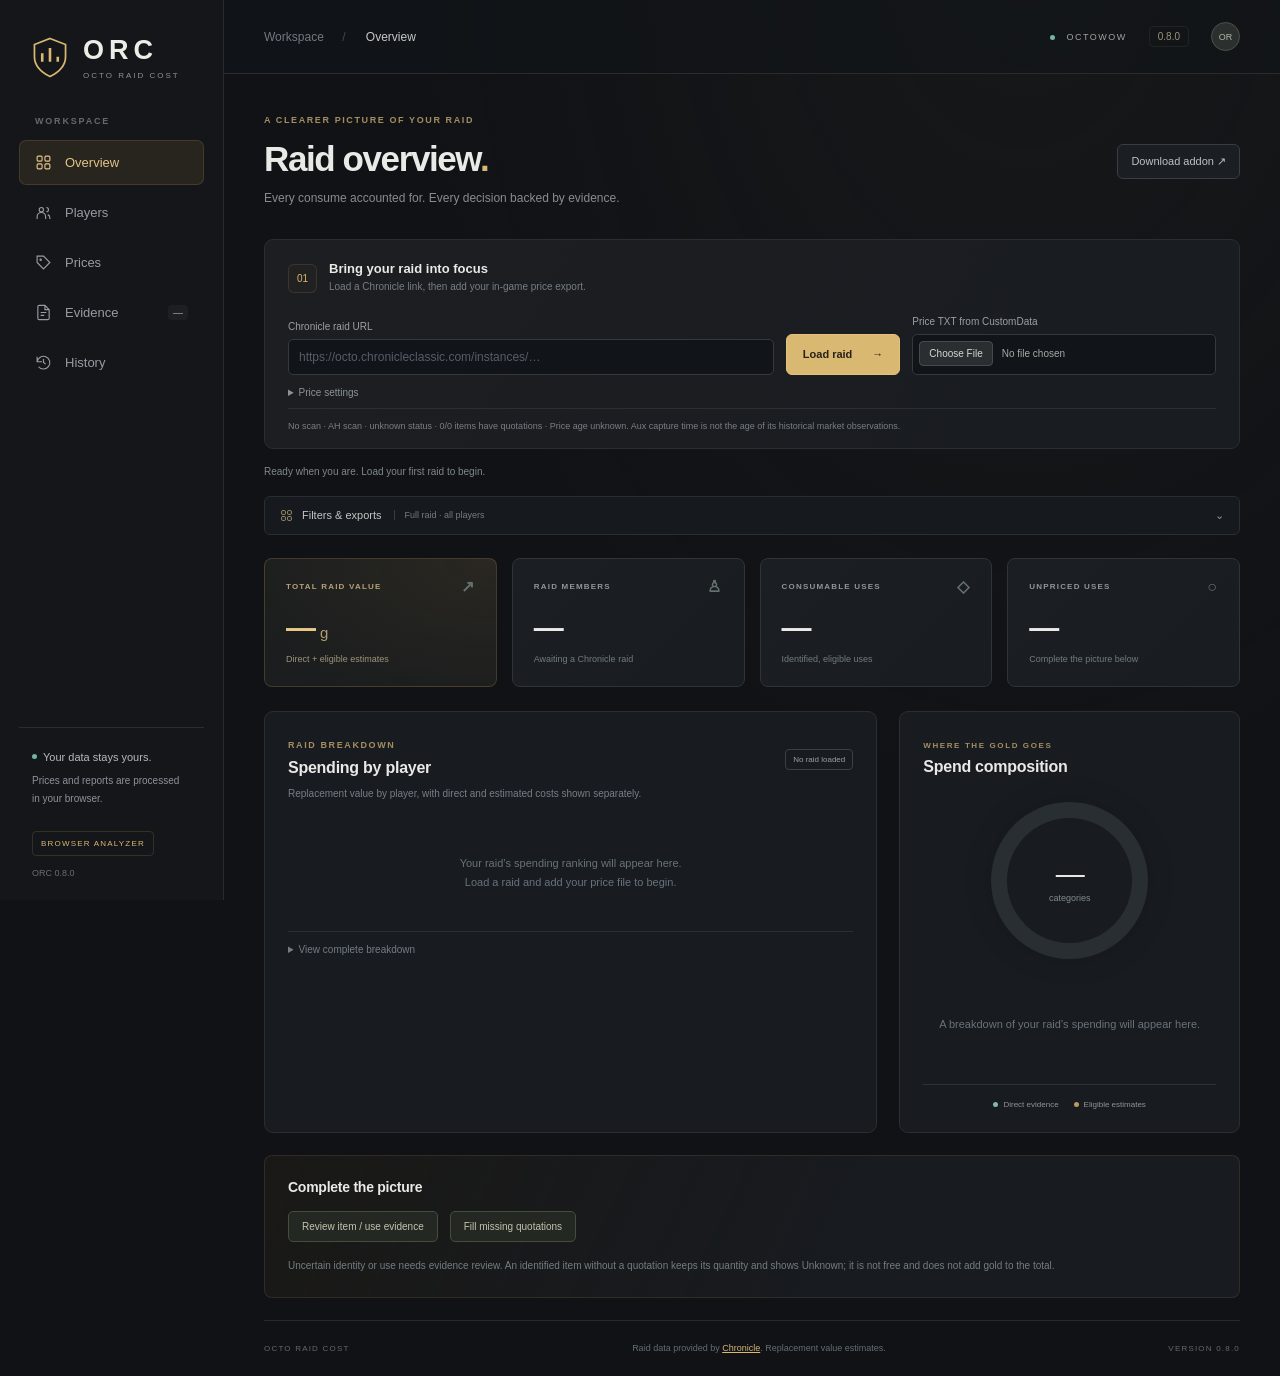
==== commit 1ca98f87: "Release 0.8.0: add Smart scan and redesigned raid reports Add Smart scan with automatic ingredient f" ====
--- a/analyzer/index.html
+++ b/analyzer/index.html
@@ -1,14 +1,14 @@
-<!doctype html><html lang="en"><head><meta charset="utf-8"><meta name="viewport" content="width=device-width, initial-scale=1"><title>OctoRaidCost · Raid analyzer</title><link rel="stylesheet" href="style.css"><link rel="stylesheet" href="dashboard.css"></head><body>
-<aside class="sidebar"><a href="#overview" class="brand"><svg viewBox="0 0 44 48" aria-hidden="true"><path d="M22 2 40 9v14c0 10-8 18-18 23C12 41 4 33 4 23V9Z" fill="none" stroke="currentColor" stroke-width="2"/><path d="M13 29V19m9 10V13m9 16v-6" stroke="currentColor" stroke-width="3"/></svg><div><strong>ORC</strong><span>OCTO RAID COST</span></div></a><span class="nav-label">WORKSPACE</span><nav aria-label="Main navigation"><button class="nav-link active" data-view="overview" aria-current="page"><svg viewBox="0 0 24 24" fill="none" stroke="currentColor" stroke-width="1.6" aria-hidden="true"><rect x="3" y="3" width="7" height="7" rx="1.5"/><rect x="14" y="3" width="7" height="7" rx="1.5"/><rect x="3" y="14" width="7" height="7" rx="1.5"/><rect x="14" y="14" width="7" height="7" rx="1.5"/></svg><span>Overview</span></button><button class="nav-link" data-view="players" ><svg viewBox="0 0 24 24" fill="none" stroke="currentColor" stroke-width="1.6" aria-hidden="true"><circle cx="9" cy="8" r="3"/><path d="M3 21v-3a6 6 0 0 1 12 0v3M16 5a3 3 0 0 1 0 6M18 15a5 5 0 0 1 3 4v2"/></svg><span>Players</span></button><button class="nav-link" data-view="prices" ><svg viewBox="0 0 24 24" fill="none" stroke="currentColor" stroke-width="1.6" aria-hidden="true"><path d="m3 3 9 0 9 9-9 9-9-9Z"/><circle cx="8" cy="8" r="1"/></svg><span>Prices</span></button><button class="nav-link" data-view="evidence" ><svg viewBox="0 0 24 24" fill="none" stroke="currentColor" stroke-width="1.6" aria-hidden="true"><path d="M14 2H6a2 2 0 0 0-2 2v16a2 2 0 0 0 2 2h12a2 2 0 0 0 2-2V8Z M14 2v6h6M8 12h8M8 16h5"/></svg><span>Evidence</span><span class="nav-counter" id="evidenceCount">—</span></button><button class="nav-link" data-view="history" ><svg viewBox="0 0 24 24" fill="none" stroke="currentColor" stroke-width="1.6" aria-hidden="true"><path d="M3 11a9 9 0 1 1 2 7M3 4v7h7M12 7v5l3 2"/></svg><span>History</span></button></nav><div class="sidebar-bottom"><div class="privacy-dot"></div><strong>Your data stays yours.</strong><p>Prices and reports are processed<br>in your browser.</p><div class="preview-tag">BROWSER ANALYZER</div><small>ORC 0.7.1</small></div></aside>
-<header class="appbar"><div class="breadcrumb">Workspace <span>/</span> <strong id="viewCrumb">Overview</strong></div><div class="appbar-end"><span class="server-badge"><i></i> OCTOWOW</span><span class="preview-badge">0.7.1</span><span class="avatar">OR</span></div></header>
+<!doctype html><html lang="en"><head><meta charset="utf-8"><meta name="viewport" content="width=device-width, initial-scale=1"><title>OctoRaidCost · Raid analyzer</title><link rel="stylesheet" href="style.css"><link rel="stylesheet" href="dashboard.css"><link rel="stylesheet" href="report.css"></head><body>
+<aside class="sidebar"><a href="#overview" class="brand"><svg viewBox="0 0 44 48" aria-hidden="true"><path d="M22 2 40 9v14c0 10-8 18-18 23C12 41 4 33 4 23V9Z" fill="none" stroke="currentColor" stroke-width="2"/><path d="M13 29V19m9 10V13m9 16v-6" stroke="currentColor" stroke-width="3"/></svg><div><strong>ORC</strong><span>OCTO RAID COST</span></div></a><span class="nav-label">WORKSPACE</span><nav aria-label="Main navigation"><button class="nav-link active" data-view="overview" aria-current="page"><svg viewBox="0 0 24 24" fill="none" stroke="currentColor" stroke-width="1.6" aria-hidden="true"><rect x="3" y="3" width="7" height="7" rx="1.5"/><rect x="14" y="3" width="7" height="7" rx="1.5"/><rect x="3" y="14" width="7" height="7" rx="1.5"/><rect x="14" y="14" width="7" height="7" rx="1.5"/></svg><span>Overview</span></button><button class="nav-link" data-view="players" ><svg viewBox="0 0 24 24" fill="none" stroke="currentColor" stroke-width="1.6" aria-hidden="true"><circle cx="9" cy="8" r="3"/><path d="M3 21v-3a6 6 0 0 1 12 0v3M16 5a3 3 0 0 1 0 6M18 15a5 5 0 0 1 3 4v2"/></svg><span>Players</span></button><button class="nav-link" data-view="prices" ><svg viewBox="0 0 24 24" fill="none" stroke="currentColor" stroke-width="1.6" aria-hidden="true"><path d="m3 3 9 0 9 9-9 9-9-9Z"/><circle cx="8" cy="8" r="1"/></svg><span>Prices</span></button><button class="nav-link" data-view="evidence" ><svg viewBox="0 0 24 24" fill="none" stroke="currentColor" stroke-width="1.6" aria-hidden="true"><path d="M14 2H6a2 2 0 0 0-2 2v16a2 2 0 0 0 2 2h12a2 2 0 0 0 2-2V8Z M14 2v6h6M8 12h8M8 16h5"/></svg><span>Evidence</span><span class="nav-counter" id="evidenceCount">—</span></button><button class="nav-link" data-view="history" ><svg viewBox="0 0 24 24" fill="none" stroke="currentColor" stroke-width="1.6" aria-hidden="true"><path d="M3 11a9 9 0 1 1 2 7M3 4v7h7M12 7v5l3 2"/></svg><span>History</span></button></nav><div class="sidebar-bottom"><div class="privacy-dot"></div><strong>Your data stays yours.</strong><p>Prices and reports are processed<br>in your browser.</p><div class="preview-tag">BROWSER ANALYZER</div><small>ORC 0.8.0</small></div></aside>
+<header class="appbar"><div class="breadcrumb">Workspace <span>/</span> <strong id="viewCrumb">Overview</strong></div><div class="appbar-end"><span class="server-badge"><i></i> OCTOWOW</span><span class="preview-badge">0.8.0</span><span class="avatar">OR</span></div></header>
 <main class="workspace"><div class="page-heading"><div><div class="eyebrow">A CLEARER PICTURE OF YOUR RAID</div><h1 id="pageTitle">Raid overview<span class="title-dot">.</span></h1><p id="pageSubtitle">Every consume accounted for. Every decision backed by evidence.</p></div><a class="button-secondary" href="https://github.com/thetimel3ss/OctoRaidCost/releases/latest" target="_blank" rel="noopener">Download addon ↗</a></div>
 <section class="connect-card"><div class="connect-intro"><span class="step-number">01</span><div><h2>Bring your raid into focus</h2><p>Load a Chronicle link, then add your in-game price export.</p></div></div><div class="connect-fields"><label>Chronicle raid URL<input id="raid" placeholder="https://octo.chronicleclassic.com/instances/…"></label><button id="load" class="button-primary">Load raid <span>→</span></button><label>Price TXT from CustomData<input id="prices" type="file" accept=".txt"></label></div><details class="price-options"><summary>Price settings</summary><div class="controls"><label>Realm / scan<select id="realm"></select></label><label>Price basis<select id="policy"><option value="minimum">Minimum buyout</option><option value="median">Scan median</option><option value="historical">Aux historical</option></select></label></div></details><p id="priceInfo">Your prices stay local. Start by loading a raid above.</p></section>
 <div class="feedback-line"><p id="message" role="status">Ready when you are. Load your first raid to begin.</p><p id="filterNotice" role="status"></p></div>
-<details class="filters-panel"><summary><svg viewBox="0 0 24 24" fill="none" stroke="currentColor" stroke-width="1.6" aria-hidden="true"><rect x="3" y="3" width="7" height="7" rx="1.5"/><rect x="14" y="3" width="7" height="7" rx="1.5"/><rect x="3" y="14" width="7" height="7" rx="1.5"/><rect x="14" y="14" width="7" height="7" rx="1.5"/></svg><span>Filters & exports</span><small id="activeFilterLabel">Full raid · all players</small></summary><div class="controls filter-controls"><label>Player<input id="search" placeholder="All players"></label><label>Show<select id="mode"><option value="all">All consumables</option><option value="flask">Flasks only</option><option value="noflask">No observed flask use</option></select></label><label>Encounter<select id="encounter"><option value="">Full raid</option></select></label><label>Segment<select id="segment"><option value="">All</option><option value="boss">Bosses</option><option value="trash">Trash</option><option value="kills">Boss kills</option><option value="wipes">Boss wipes / resets</option></select></label><label>Category<select id="category"><option value="">All categories</option></select></label><label>From minute<input id="from" type="number" step="0.1" placeholder="Raid start"></label><label>To minute<input id="to" type="number" step="0.1" placeholder="Raid end"></label><label><span>Chart total</span><select id="includeEstimates"><option value="yes">Direct + eligible estimates</option><option value="no">Direct item evidence only</option></select></label><label>Chart<select id="orientation"><option value="horizontal">Horizontal</option><option value="vertical">Vertical</option></select></label><button id="resetFilters">Full raid / include pre-pull</button><button id="export">Export CSV</button><button id="share">Download share summary</button></div></details>
+<details class="filters-panel"><summary><svg viewBox="0 0 24 24" fill="none" stroke="currentColor" stroke-width="1.6" aria-hidden="true"><rect x="3" y="3" width="7" height="7" rx="1.5"/><rect x="14" y="3" width="7" height="7" rx="1.5"/><rect x="3" y="14" width="7" height="7" rx="1.5"/><rect x="14" y="14" width="7" height="7" rx="1.5"/></svg><span>Filters & exports</span><small id="activeFilterLabel">Full raid · all players</small></summary><div class="controls filter-controls"><label>Player<input id="search" placeholder="All players"></label><label>Show<select id="mode"><option value="all">All consumables</option><option value="flask">Flasks only</option><option value="noflask">No observed flask use</option></select></label><label>Encounter<select id="encounter"><option value="">Full raid</option></select></label><label>Segment<select id="segment"><option value="">All</option><option value="boss">Bosses</option><option value="trash">Trash</option><option value="kills">Boss kills</option><option value="wipes">Boss wipes / resets</option></select></label><label>Category<select id="category"><option value="">All categories</option></select></label><label>From minute<input id="from" type="number" step="0.1" placeholder="Raid start"></label><label>To minute<input id="to" type="number" step="0.1" placeholder="Raid end"></label><label><span>Value basis</span><select id="includeEstimates"><option value="yes">Direct + eligible estimates</option><option value="no">Direct item evidence only</option></select></label><label>Chart<select id="orientation"><option value="horizontal">Horizontal</option><option value="vertical">Vertical</option></select></label><button id="resetFilters">Full raid / include pre-pull</button><button id="export">Export CSV</button><button id="share">Download share summary</button></div></details>
 <div class="view" data-panel="overview"><div class="metric-grid"><article class="metric-card gold-card"><div class="metric-label">TOTAL RAID VALUE <span>↗</span></div><strong id="metricValue">—<small>g</small></strong><div id="metricValueDetail" class="metric-note">Direct + eligible estimates</div></article><article class="metric-card"><div class="metric-label">RAID MEMBERS <span>♙</span></div><strong id="metricPlayers">—</strong><div class="metric-note" id="metricPlayersDetail">Awaiting a Chronicle raid</div></article><article class="metric-card"><div class="metric-label">CONSUMABLE USES <span>◇</span></div><strong id="metricUses">—</strong><div class="metric-note">Identified, eligible uses</div></article><article class="metric-card"><div class="metric-label">UNPRICED USES <span>○</span></div><strong id="metricMissing">—</strong><div class="metric-note" id="metricMissingDetail">Complete the picture below</div></article></div>
 <div class="overview-grid"><section class="panel ranking-panel"><div class="section-heading"><div><span class="eyebrow">RAID BREAKDOWN</span><h2>Spending by player</h2></div><span class="subtle-pill" id="rankingCount">No raid loaded</span></div><p class="section-description">Replacement value by player, with direct and estimated costs shown separately.</p><div id="chart"></div><button class="text-button" id="expandRanking">Show all players <span>↓</span></button><details class="full-breakdown"><summary>View complete breakdown</summary><div id="totals"></div></details></section><section class="panel categories-panel"><span class="eyebrow">WHERE THE GOLD GOES</span><h2>Spend composition</h2><div class="category-ring" id="categoryRing"><div><strong id="categoryCount">—</strong><span>categories</span></div></div><div id="categoryLegend"><p class="empty-copy">A breakdown of your raid’s spending will appear here.</p></div><div id="categories" class="visually-hidden"></div><div class="chart-legend"><span><i class="legend-dot direct"></i>Direct evidence</span><span><i class="legend-dot estimate"></i>Eligible estimates</span></div></section></div><section class="panel attention-panel"><h2>Complete the picture</h2><p id="resolutionQueues"></p><div class="controls"><button id="reviewPending">Review item / use evidence</button><button id="reviewPricing">Fill missing quotations</button></div><p>Uncertain identity or use needs evidence review. An identified item without a quotation keeps its quantity and shows Unknown; it is not free and does not add gold to the total.</p></section></div>
-<div class="view" data-panel="players" hidden><section><h2>Player reports</h2><p>Select a player to see only their recorded consumables and tracked class/utility uses. Estimated uses remain separate.</p><div class="controls"><label>Player report<select id="playerDetail"></select></label><label>PDF layout<select id="pdfLayout"><option value="detailed">Detailed — one player per page</option><option value="cards">Compact player cards</option></select></label><button id="printPlayer">Save PDF — this player</button><button id="printAllPlayers">Save PDF — all players</button><button id="txtPlayer">Download TXT — this player</button><button id="txtAllPlayers">Download TXT — all players</button></div><p>The print dialog opens: choose Save as PDF. Detailed layout starts each player on a new page; compact layout fits multiple player cards per page.</p><div id="pivot"></div></section><section><h2>Class items and utility uses</h2><p>Usage tracking only: excluded from spending. Rogue poison application costs are intentionally outside this report; this does not mean their ingredients are free. Active buffs without a recorded use are not counted as applications.</p><div id="utilityUses"></div></section></div>
+<div class="view" data-panel="players" hidden><section><h2>Player reports</h2><p>Select a player to see only their recorded consumables and tracked class/utility uses. Estimated uses remain separate.</p><div class="controls"><label>Player report<select id="playerDetail"></select></label><label>PDF layout<select id="pdfLayout"><option value="detailed">Detailed — one player per page</option><option value="cards">Compact player cards</option></select></label><button id="printPlayer">Save PDF — this player</button><button id="printAllPlayers">Save PDF — all players</button><button id="txtPlayer">Download TXT — this player</button><button id="txtAllPlayers">Download TXT — all players</button></div><p>The print dialog opens: choose Save as PDF. All-player exports include a raid summary. Detailed layout starts each player on a new page and continues if needed; compact layout groups up to three player cards.</p><div id="pivot"></div></section><section><h2>Class items and utility uses</h2><p>Usage tracking only: excluded from spending. Active buffs without a recorded use are not counted as applications.</p><div id="utilityUses"></div></section></div>
 <div class="view" data-panel="prices" hidden><section class="panel"><h2>Consumables and prices</h2><p id="catalogSummary"></p><p>Gold per whole item; applications use the charge count. Blank manual prices restore the selected price source. Ingredient estimates require all ingredient quotations.</p><label>Price editor view<select id="priceView"><option value="all">All identified items</option><option value="missing">Missing quotations only</option><option value="outside">Outside catalog</option><option value="old">Old quotations (over 7 days)</option></select></label><p id="priceQueueSummary"></p><div id="items"></div><details><summary>Ingredient quotations</summary><div id="ingredients"></div></details></section></div>
 <div class="view" data-panel="evidence" hidden><section><h2>Evidence and manual review</h2><p>Needs review shows unresolved item identity or use evidence. Eligible effect-derived estimates are already included in estimated spending; inspect them under Effect-derived or All evidence. Missing prices are handled in the price editor.</p><p id="evidenceSummary"></p><div class="controls"><label>Evidence type<select id="reviewMode"><option value="actionable">Needs review</option><option value="observed">Observed uses</option><option value="inferred">Effect-derived — item not directly logged</option><option value="ambiguous">Multiple possible items</option><option value="active">Already active</option><option value="recovery">Generic food / drink</option><option value="reviewed">Manually reviewed</option><option value="all">All evidence</option></select></label><label>Search<input id="reviewSearch" placeholder="Effect / item / player"></label><button id="previousEvidence">Previous</button><button id="nextEvidence">Next</button></div><p>Review changes apply to one grouped observation. Select an item and a physical-use quantity only when the evidence supports it. Manual decisions contribute to estimated cost. Generic food/drink observations can recur and must not be bulk-counted as items.</p><div id="review"></div></section><section><h2>Coverage and limitations</h2><div id="coverage"></div><p>Only direct item records or eligible timestamped casts/out-of-combat uses can contribute automatically. In-combat aura/heal-only records, active-at-pull buffs and ambiguous effects require review. Same-time direct and effect evidence is correlated; nearby uses are never merged by time alone. Range and omissions in the source log cannot be recovered.</p></section></div>
 <div class="view" data-panel="history" hidden><section class="controls"><button id="saveReport">Save report</button><label>Saved reports<select id="reports"></select></label><button id="openReport">Open report</button><button id="downloadReport">Download JSON</button><label>Restore JSON<input id="restoreReport" type="file" accept=".json"></label></section><section><h2>History and comparison</h2><p>Full-raid totals at each report’s original prices. Current player, encounter and category filters do not alter historical totals. Repeated snapshots of the same raid are shown separately.</p><label>Compare with saved report<select id="baseline"></select></label><div id="comparison"></div><label>History for player<select id="historyPlayer"><option value="">Whole raid</option></select></label><div id="historyChart"></div><div id="history"></div></section></div>
-<p id="summary" class="visually-hidden"></p><footer class="workspace-footer"><span>OCTO RAID COST</span><p>Raid data provided by <a href="https://octo.chronicleclassic.com/" target="_blank" rel="noopener">Chronicle</a>. Replacement value estimates.</p><span>VERSION 0.7.1</span></footer></main><div id="printReport"></div><script src="price-data.js"></script><script src="model.js"></script><script src="report-store.js"></script><script src="data-source.js"></script><script src="app.js"></script><script src="dashboard.js"></script></body></html>+<p id="summary" class="visually-hidden"></p><footer class="workspace-footer"><span>OCTO RAID COST</span><p>Raid data provided by <a href="https://octo.chronicleclassic.com/" target="_blank" rel="noopener">Chronicle</a>. Replacement value estimates.</p><span>VERSION 0.8.0</span></footer></main><div id="printReport"></div><script src="price-data.js"></script><script src="model.js"></script><script src="report-store.js"></script><script src="data-source.js"></script><script src="icons.js"></script><script src="app.js"></script><script src="dashboard.js"></script></body></html>
--- a/analyzer/style.css
+++ b/analyzer/style.css
@@ -27,3 +27,7 @@
 @media print{html,body,#printReport{background:#fff!important;color:#20313c}html{min-height:100%}.player-page{background:#fff}.report-heading h2{color:#193543!important}}
 
 .quotation-details{max-width:540px;white-space:normal;overflow-wrap:anywhere}.quotation-details ul{padding-left:20px}.quotation-details p{margin:6px 0}#catalogSummary{overflow-wrap:anywhere}
+
+/* Local vector fallback: decorative, independent of remote image services. */
+.consumable-fallback{display:inline-block;width:20px;height:20px;min-width:20px;margin-right:7px;vertical-align:middle;flex-shrink:0}
+@media print{.consumable-fallback{width:16px;height:16px;min-width:16px;margin-right:5px}}
--- a/analyzer/dashboard.css
+++ b/analyzer/dashboard.css
@@ -11,3 +11,5 @@
 @media print{.sidebar,.appbar,.workspace,.preview-tag{display:none!important}#printReport{display:block!important}}
 
 .page-heading>a.button-secondary{text-decoration:none;white-space:nowrap}
+
+.player-report-link{appearance:none;background:transparent;border:0;padding:0;color:inherit;font:inherit;text-align:left;cursor:pointer;text-decoration:underline;text-decoration-color:transparent;text-underline-offset:3px}.player-report-link:hover{background:transparent;color:var(--gold);text-decoration-color:currentColor}.player-report-link:focus-visible{outline:2px solid var(--gold);outline-offset:3px;border-radius:2px}.rank-name .player-report-link{min-width:0;overflow:hidden;text-overflow:ellipsis;white-space:nowrap}.chartrow>.player-report-link{max-width:100%}
--- a/analyzer/report.css
+++ b/analyzer/report.css
@@ -0,0 +1,31 @@
+/* Screen reports and print exports share locally embedded artwork. */
+.report-money{display:inline-flex;align-items:baseline;gap:.42em;white-space:nowrap;font-variant-numeric:tabular-nums;letter-spacing:0}.report-money>span{display:inline-flex;align-items:baseline;gap:.12em}.report-money small{font-size:.64em!important;font-weight:500}.currency-gold{color:#bda467}.currency-silver{color:#96a5af}.currency-copper{color:#bd8e72}
+.consumable-icon,.consumable-fallback{width:20px;height:20px;min-width:20px;display:inline-block;flex-shrink:0;vertical-align:middle;margin:0;border-radius:3px}.class-icon{width:24px;height:24px;object-fit:cover;vertical-align:middle;flex-shrink:0;border-radius:50%;border:1px solid #c9d2d5}.report-item{display:flex;align-items:center;gap:7px}.report-item>div,.report-item>span{min-width:0}.report-item small{display:block;font-size:10px;margin-top:3px;color:#87969e}.report-class{display:flex;align-items:center;gap:8px}.report-heading h2>span,.cards-title h1>span,.print-cover h1>span{color:#b99a59}
+.report-value{display:flex;align-items:center;justify-content:space-between;gap:20px;border-top:2px solid var(--class-accent,#a88b50);border-bottom:1px solid #354047;padding:18px 0;margin:18px 0}.report-value>div>span{display:block;font-size:10px;font-weight:600;letter-spacing:1px;color:#98a9ad}.report-value>div>strong{display:block;font-size:30px;margin-top:8px;color:var(--class-accent,#b99a59)}.report-breakdown{display:flex;flex-direction:column;gap:10px}.report-breakdown>span{font-size:11px!important;letter-spacing:0!important;font-weight:400!important}.report-breakdown b{display:block;margin-top:3px;font-size:14px}.report-section-title{display:flex;justify-content:space-between;align-items:center;gap:10px;margin:20px 0 10px}.report-section-title h3{margin:0}.report-section-title>span{font-size:9px;color:#93a0a7;letter-spacing:.6px}.report-evidence{display:inline-block;font-size:10px;border:1px solid #4b5148;border-radius:4px;padding:3px 6px;color:#c6b782}.report-evidence.direct{color:#8bb7a5;border-color:#40574e}.report-note p{line-height:1.65}.report-utility{margin-top:20px}.print-footer{display:flex;justify-content:space-between;gap:12px;font-size:8px;color:#849295}.print-footer a{color:inherit;text-decoration:none}
+@media(max-width:650px){.report-value{align-items:start;flex-direction:column}.report-section-title{align-items:start;flex-direction:column}.report-class{font-size:9px}}
+@media print{
+ @page{size:A4 portrait;margin:16mm 16mm 13mm}
+ html,body{margin:0!important;padding:0!important;background:#fff!important;color:#263b43!important;font:9pt Arial,Helvetica,sans-serif!important;print-color-adjust:exact;-webkit-print-color-adjust:exact}
+ body>.sidebar,body>.appbar,body>.workspace{display:none!important}#printReport{display:block!important}#printReport *{box-sizing:border-box}
+ .print-cover,.player-page,.cards-page{background:white!important;padding:0!important;margin:0!important;border:0!important;box-shadow:none!important;break-after:page;page-break-after:always;overflow:visible!important}#printReport>:last-child{break-after:auto;page-break-after:auto}
+ .print-masthead{display:flex;justify-content:space-between;align-items:center;border-bottom:1px solid #e4e8e7;padding-bottom:5mm;margin-bottom:6mm;break-inside:avoid}.print-masthead>span{font-size:6pt;letter-spacing:1px;color:#899598}.print-brand{display:flex;align-items:center;gap:9px;color:#263b43}.print-brand svg{width:25px;height:30px;fill:none;stroke:#b39556;stroke-width:1.8}.print-brand>div{font-size:19pt;font-weight:700;letter-spacing:3px;line-height:1}.print-brand small{display:block;font-size:5.5pt;color:#7a8589;letter-spacing:1.2px;margin-top:7px}
+ .report-eyebrow,.report-brand{font-size:7pt;font-weight:bold;letter-spacing:1.5px;color:#a0864e!important}.print-cover h1,.cards-title h1{font-size:35pt;line-height:1.1;letter-spacing:-1px;color:#203e46;margin:3mm 0}.report-context{font-size:8pt;color:#7a878b;margin:0 0 7mm}
+ .report-value{background:#f3f5f1!important;border:1px solid #dfe5d9;padding:6mm;border-radius:3mm;gap:6mm;margin:5mm 0}.report-value>div>span{font-size:6.5pt;color:#7b866e;letter-spacing:1px}.report-value>div>strong{font-size:25pt;line-height:1.2;margin-top:3mm;color:#4f654e}.report-breakdown{gap:3mm;min-width:40mm}.report-breakdown>span{font-size:7pt!important;color:#818e81!important}.report-breakdown b{font-size:10pt;color:#4d6357;margin-top:1mm}.report-money small.currency-gold{color:#8a6b29!important}.report-money small.currency-silver{color:#64717d!important}.report-money small.currency-copper{color:#996044!important}
+ .report-kpis{display:grid;grid-template-columns:repeat(3,1fr);gap:4mm;margin:5mm 0 6mm}.report-kpis>div{border:1px solid #e2e7e7;border-radius:2mm;padding:4mm 5mm}.report-kpis span{display:block;font-size:6.5pt;letter-spacing:1px;color:#859194}.report-kpis strong{display:block;font-size:22pt;margin-top:1mm;font-weight:600}.report-section-title{margin:5mm 0 3mm}.report-section-title h3{font-size:13pt!important;margin:0!important;color:#263b43}.report-section-title>span{font-size:6pt;letter-spacing:1px;color:#8d9899}
+ .print-ranking{margin-bottom:7mm}.print-ranking>div{display:grid;grid-template-columns:5mm 32mm minmax(10mm,1fr) 37mm;gap:3mm;align-items:center;padding:1.8mm 0;border-bottom:1px solid #edf0ef;font-size:8pt}.print-ranking>div>small{font-size:6.5pt;color:#9da6a8}.print-rank-name{display:flex;gap:6px;align-items:center;overflow-wrap:anywhere}.print-ranking .class-icon{width:16px;height:16px}.print-ranking strong{font-size:7.5pt;font-weight:500;text-align:right}.print-track{height:4px;background:#eff2ee;border-radius:5px;overflow:hidden}.print-track i{display:block;height:100%;background:var(--class-accent);border-radius:5px}
+ .report-scope{display:grid;grid-template-columns:1fr 1fr;gap:7mm;border-top:1px solid #e4e9e8;padding:4mm 0}.report-scope h3,.report-note h3{font-size:8pt;margin:0 0 2mm;color:#263b43}.report-scope p,.report-note p{font-size:7pt;line-height:1.65;color:#7b888c;margin:0 0 2mm}.print-footer{margin-top:8mm;padding-top:4mm;border-top:1px solid #edf0ef;color:#97a1a3;font-size:6pt;letter-spacing:.3px;break-inside:avoid}.print-footer>span:first-child{color:#a18c5b;letter-spacing:.6px}
+ .player-page .report-heading{border:0;padding:0;margin:0 0 4mm;background:white}.report-heading>div{display:flex;justify-content:space-between;align-items:center;gap:4mm}.report-heading h2{font-size:34pt!important;letter-spacing:-1px;line-height:1.15;margin:2mm 0!important;color:#203e46!important}.report-heading p{font-size:8pt;color:#8a979b!important;margin:2mm 0}.report-class{color:var(--class-accent)!important;font-size:8pt;display:flex;gap:6px;align-items:center}.report-class .class-icon{width:25px;height:25px}.player-page .report-value{background:white!important;border:0;border-top:2px solid var(--class-accent);border-bottom:1px solid #e4e8e8;border-radius:0;padding:4mm 0;margin:0 0 4mm}.player-page .report-value>div>strong{color:var(--class-accent);font-size:24pt}.report-filters{font-size:7pt;color:#879396!important;margin:0 0 3mm;line-height:1.5}
+ .player-page table{width:100%;border-collapse:collapse;table-layout:fixed;font-size:8pt}.player-page th{padding:2.5mm 2mm;background:#f3f5f3;color:#7b898d;font-size:6.5pt;letter-spacing:.5px;text-align:left}.player-page th:first-child{width:45%}.player-page th:nth-child(2){width:8%;text-align:center}.player-page th:nth-child(3){width:27%;text-align:right}.player-page th:nth-child(4){width:20%}.player-page td{padding:2mm;border-bottom:1px solid #e9eeec;color:#263b43!important;white-space:normal;overflow-wrap:anywhere;vertical-align:middle}.player-page td:nth-child(2){text-align:center}.player-page td:nth-child(3){text-align:right}.player-page tbody tr:nth-child(even){background:#fff}.player-page tr{break-inside:avoid}.player-page thead{display:table-header-group}.player-page h3,.report-section-title{break-after:avoid}.player-page .report-item small{font-size:6pt;color:#97a0a0!important;margin-top:.7mm}.report-item{gap:5px}.consumable-icon,.consumable-fallback{width:18px;height:18px;min-width:18px;margin:0}.report-evidence{font-size:6pt;border:1px solid #e8dfc8;background:#faf7ef;color:#95804e;border-radius:1mm;padding:1mm 1.5mm;white-space:nowrap}.report-evidence.direct{background:#edf5f0;border-color:#dceade;color:#4e7b67}.report-evidence.mixed{background:#eef2f7;border-color:#dde4ed;color:#607a93}.unpriced{color:#9c681d;font-style:normal}.player-page td>small{display:block;font-size:6pt;color:#8b999b}
+ .report-utility{margin-top:5mm;background:#f7f9f8;padding:3mm;border-radius:2mm}.report-utility h3{font-size:8pt!important;margin:0 0 2mm!important}.report-utility h3 small{font-size:6pt;color:#8b999a}.report-utility table{font-size:7pt}.report-utility th:first-child{width:55%}.report-utility th:nth-child(2){width:15%}.report-utility th:nth-child(3){width:30%}.report-utility td:nth-child(3){text-align:left}.report-note{margin-top:5mm!important;border-top:1px solid #e4e8e7;padding-top:3mm;font-size:7pt;color:#7b888c}.report-note h3{margin:0 0 2mm!important;font-size:8pt!important}.report-note p{margin:0 0 2mm!important}.dense .report-heading h2{font-size:30pt!important}.dense td{padding:1mm 2mm}.dense .consumable-icon,.dense .consumable-fallback{width:16px;height:16px;min-width:16px}.dense .report-evidence{padding:.7mm 1mm}.dense .report-value{padding:3mm 0}.dense .report-note{margin-top:3mm!important}
+ .cards-title{border:0;padding:0;margin-bottom:6mm}.cards-title h1{font-size:31pt}.cards-title>span{display:block;font-size:8pt;color:#8a979b;margin:3mm 0}.cards-title>small{font-size:7pt;color:#8a979b;line-height:1.5}.cards-grid{display:grid;grid-template-columns:repeat(3,minmax(0,1fr));gap:4mm;align-items:start}.player-card{padding:3mm;border:1px solid color-mix(in srgb,var(--class-accent) 34%,#dfe6e3);border-top:2px solid var(--class-accent);border-radius:1.5mm;background:linear-gradient(180deg,color-mix(in srgb,var(--class-accent) 11%,white),color-mix(in srgb,var(--class-accent) 3%,white) 65%);color:#263b43;break-inside:auto}.card-heading>span{display:flex;gap:5px;align-items:center;font-size:6pt;letter-spacing:.7px;color:var(--class-accent)}.card-heading .class-icon{width:18px;height:18px}.card-heading h2{font-size:16pt;color:var(--class-accent);margin:3mm 0 4mm;overflow-wrap:anywhere}.card-total{padding:3mm 2mm;border:1px solid color-mix(in srgb,var(--class-accent) 24%,#dfe6e3);border-left:0;border-right:0;background:color-mix(in srgb,var(--class-accent) 8%,white);border-radius:1mm}.card-total>small{display:block;font-size:5.5pt;letter-spacing:.5px;color:#8a979b}.card-total>strong{display:block;font-size:11pt;margin-top:2mm;color:var(--class-accent)}.player-card ul{list-style:none;padding:0;margin:3mm 0 0}.player-card li{display:flex;justify-content:space-between;align-items:start;gap:2mm;font-size:7pt;line-height:1.4;padding:1.3mm 0;border-bottom:1px solid color-mix(in srgb,var(--class-accent) 15%,#edf0ef);break-inside:avoid}.player-card li>.report-item{align-items:start;gap:4px;min-width:0;overflow-wrap:anywhere}.player-card .consumable-icon,.player-card .consumable-fallback{width:15px;height:15px;min-width:15px}.player-card .report-item small{font-size:5.5pt;color:#99a2a3;display:block;margin-top:.7mm}.player-card .quantity{font-size:10pt;color:var(--class-accent);flex-shrink:0}.card-note{font-size:6pt;line-height:1.8;color:#929fa1;margin-top:3mm}.card-utility h3{font-size:7pt;color:#6b7f7a;margin-top:3mm}.card-utility li{font-size:6pt}.card-utility ul{margin-top:1mm}
+}
+
+@media print{
+ .print-brand,.print-brand>div{color:#263b43!important;opacity:1!important;visibility:visible!important}
+ .cards-title h1>span{display:inline;font-size:inherit;margin:0}
+ .report-continuation{display:block;font-size:7pt!important;font-weight:400;color:#89979a;margin:1mm 0 2mm}
+ .cards-page .report-note{break-inside:avoid}.cards-grid{break-inside:avoid}
+ .player-page .report-note{margin-top:3mm!important;padding-top:2mm}.player-page .report-note p{font-size:6.5pt;line-height:1.45}
+ .player-page .print-footer{margin-top:4mm;padding-top:2mm}
+ .player-page.dense td{padding:.7mm 2mm}.player-page.dense .report-heading h2{font-size:28pt!important}
+}
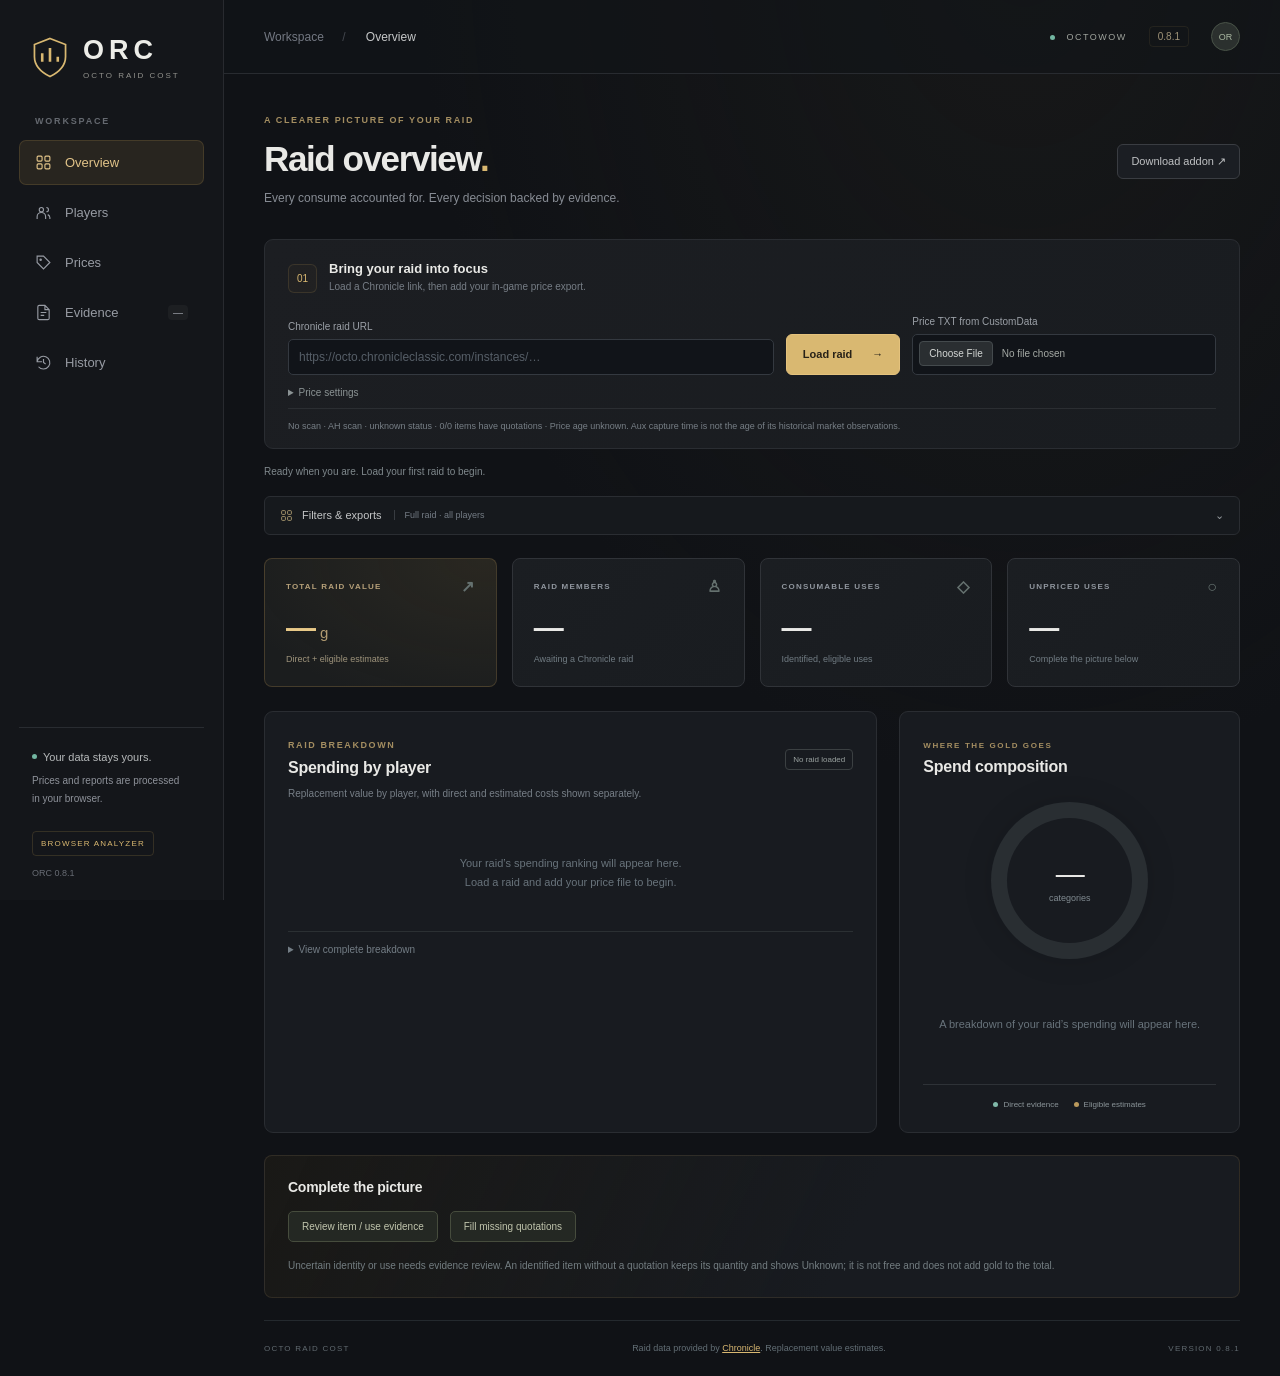
==== commit b352d3ed: "Add 0.8.1 preview with analyzer access and evidence refinements Add a bottom-right Analyzer link but" ====
--- a/analyzer/index.html
+++ b/analyzer/index.html
@@ -1,6 +1,6 @@
 <!doctype html><html lang="en"><head><meta charset="utf-8"><meta name="viewport" content="width=device-width, initial-scale=1"><title>OctoRaidCost · Raid analyzer</title><link rel="stylesheet" href="style.css"><link rel="stylesheet" href="dashboard.css"><link rel="stylesheet" href="report.css"></head><body>
-<aside class="sidebar"><a href="#overview" class="brand"><svg viewBox="0 0 44 48" aria-hidden="true"><path d="M22 2 40 9v14c0 10-8 18-18 23C12 41 4 33 4 23V9Z" fill="none" stroke="currentColor" stroke-width="2"/><path d="M13 29V19m9 10V13m9 16v-6" stroke="currentColor" stroke-width="3"/></svg><div><strong>ORC</strong><span>OCTO RAID COST</span></div></a><span class="nav-label">WORKSPACE</span><nav aria-label="Main navigation"><button class="nav-link active" data-view="overview" aria-current="page"><svg viewBox="0 0 24 24" fill="none" stroke="currentColor" stroke-width="1.6" aria-hidden="true"><rect x="3" y="3" width="7" height="7" rx="1.5"/><rect x="14" y="3" width="7" height="7" rx="1.5"/><rect x="3" y="14" width="7" height="7" rx="1.5"/><rect x="14" y="14" width="7" height="7" rx="1.5"/></svg><span>Overview</span></button><button class="nav-link" data-view="players" ><svg viewBox="0 0 24 24" fill="none" stroke="currentColor" stroke-width="1.6" aria-hidden="true"><circle cx="9" cy="8" r="3"/><path d="M3 21v-3a6 6 0 0 1 12 0v3M16 5a3 3 0 0 1 0 6M18 15a5 5 0 0 1 3 4v2"/></svg><span>Players</span></button><button class="nav-link" data-view="prices" ><svg viewBox="0 0 24 24" fill="none" stroke="currentColor" stroke-width="1.6" aria-hidden="true"><path d="m3 3 9 0 9 9-9 9-9-9Z"/><circle cx="8" cy="8" r="1"/></svg><span>Prices</span></button><button class="nav-link" data-view="evidence" ><svg viewBox="0 0 24 24" fill="none" stroke="currentColor" stroke-width="1.6" aria-hidden="true"><path d="M14 2H6a2 2 0 0 0-2 2v16a2 2 0 0 0 2 2h12a2 2 0 0 0 2-2V8Z M14 2v6h6M8 12h8M8 16h5"/></svg><span>Evidence</span><span class="nav-counter" id="evidenceCount">—</span></button><button class="nav-link" data-view="history" ><svg viewBox="0 0 24 24" fill="none" stroke="currentColor" stroke-width="1.6" aria-hidden="true"><path d="M3 11a9 9 0 1 1 2 7M3 4v7h7M12 7v5l3 2"/></svg><span>History</span></button></nav><div class="sidebar-bottom"><div class="privacy-dot"></div><strong>Your data stays yours.</strong><p>Prices and reports are processed<br>in your browser.</p><div class="preview-tag">BROWSER ANALYZER</div><small>ORC 0.8.0</small></div></aside>
-<header class="appbar"><div class="breadcrumb">Workspace <span>/</span> <strong id="viewCrumb">Overview</strong></div><div class="appbar-end"><span class="server-badge"><i></i> OCTOWOW</span><span class="preview-badge">0.8.0</span><span class="avatar">OR</span></div></header>
+<aside class="sidebar"><a href="#overview" class="brand"><svg viewBox="0 0 44 48" aria-hidden="true"><path d="M22 2 40 9v14c0 10-8 18-18 23C12 41 4 33 4 23V9Z" fill="none" stroke="currentColor" stroke-width="2"/><path d="M13 29V19m9 10V13m9 16v-6" stroke="currentColor" stroke-width="3"/></svg><div><strong>ORC</strong><span>OCTO RAID COST</span></div></a><span class="nav-label">WORKSPACE</span><nav aria-label="Main navigation"><button class="nav-link active" data-view="overview" aria-current="page"><svg viewBox="0 0 24 24" fill="none" stroke="currentColor" stroke-width="1.6" aria-hidden="true"><rect x="3" y="3" width="7" height="7" rx="1.5"/><rect x="14" y="3" width="7" height="7" rx="1.5"/><rect x="3" y="14" width="7" height="7" rx="1.5"/><rect x="14" y="14" width="7" height="7" rx="1.5"/></svg><span>Overview</span></button><button class="nav-link" data-view="players" ><svg viewBox="0 0 24 24" fill="none" stroke="currentColor" stroke-width="1.6" aria-hidden="true"><circle cx="9" cy="8" r="3"/><path d="M3 21v-3a6 6 0 0 1 12 0v3M16 5a3 3 0 0 1 0 6M18 15a5 5 0 0 1 3 4v2"/></svg><span>Players</span></button><button class="nav-link" data-view="prices" ><svg viewBox="0 0 24 24" fill="none" stroke="currentColor" stroke-width="1.6" aria-hidden="true"><path d="m3 3 9 0 9 9-9 9-9-9Z"/><circle cx="8" cy="8" r="1"/></svg><span>Prices</span></button><button class="nav-link" data-view="evidence" ><svg viewBox="0 0 24 24" fill="none" stroke="currentColor" stroke-width="1.6" aria-hidden="true"><path d="M14 2H6a2 2 0 0 0-2 2v16a2 2 0 0 0 2 2h12a2 2 0 0 0 2-2V8Z M14 2v6h6M8 12h8M8 16h5"/></svg><span>Evidence</span><span class="nav-counter" id="evidenceCount">—</span></button><button class="nav-link" data-view="history" ><svg viewBox="0 0 24 24" fill="none" stroke="currentColor" stroke-width="1.6" aria-hidden="true"><path d="M3 11a9 9 0 1 1 2 7M3 4v7h7M12 7v5l3 2"/></svg><span>History</span></button></nav><div class="sidebar-bottom"><div class="privacy-dot"></div><strong>Your data stays yours.</strong><p>Prices and reports are processed<br>in your browser.</p><div class="preview-tag">BROWSER ANALYZER</div><small>ORC 0.8.1</small></div></aside>
+<header class="appbar"><div class="breadcrumb">Workspace <span>/</span> <strong id="viewCrumb">Overview</strong></div><div class="appbar-end"><span class="server-badge"><i></i> OCTOWOW</span><span class="preview-badge">0.8.1</span><span class="avatar">OR</span></div></header>
 <main class="workspace"><div class="page-heading"><div><div class="eyebrow">A CLEARER PICTURE OF YOUR RAID</div><h1 id="pageTitle">Raid overview<span class="title-dot">.</span></h1><p id="pageSubtitle">Every consume accounted for. Every decision backed by evidence.</p></div><a class="button-secondary" href="https://github.com/thetimel3ss/OctoRaidCost/releases/latest" target="_blank" rel="noopener">Download addon ↗</a></div>
 <section class="connect-card"><div class="connect-intro"><span class="step-number">01</span><div><h2>Bring your raid into focus</h2><p>Load a Chronicle link, then add your in-game price export.</p></div></div><div class="connect-fields"><label>Chronicle raid URL<input id="raid" placeholder="https://octo.chronicleclassic.com/instances/…"></label><button id="load" class="button-primary">Load raid <span>→</span></button><label>Price TXT from CustomData<input id="prices" type="file" accept=".txt"></label></div><details class="price-options"><summary>Price settings</summary><div class="controls"><label>Realm / scan<select id="realm"></select></label><label>Price basis<select id="policy"><option value="minimum">Minimum buyout</option><option value="median">Scan median</option><option value="historical">Aux historical</option></select></label></div></details><p id="priceInfo">Your prices stay local. Start by loading a raid above.</p></section>
 <div class="feedback-line"><p id="message" role="status">Ready when you are. Load your first raid to begin.</p><p id="filterNotice" role="status"></p></div>
@@ -11,4 +11,4 @@
 <div class="view" data-panel="prices" hidden><section class="panel"><h2>Consumables and prices</h2><p id="catalogSummary"></p><p>Gold per whole item; applications use the charge count. Blank manual prices restore the selected price source. Ingredient estimates require all ingredient quotations.</p><label>Price editor view<select id="priceView"><option value="all">All identified items</option><option value="missing">Missing quotations only</option><option value="outside">Outside catalog</option><option value="old">Old quotations (over 7 days)</option></select></label><p id="priceQueueSummary"></p><div id="items"></div><details><summary>Ingredient quotations</summary><div id="ingredients"></div></details></section></div>
 <div class="view" data-panel="evidence" hidden><section><h2>Evidence and manual review</h2><p>Needs review shows unresolved item identity or use evidence. Eligible effect-derived estimates are already included in estimated spending; inspect them under Effect-derived or All evidence. Missing prices are handled in the price editor.</p><p id="evidenceSummary"></p><div class="controls"><label>Evidence type<select id="reviewMode"><option value="actionable">Needs review</option><option value="observed">Observed uses</option><option value="inferred">Effect-derived — item not directly logged</option><option value="ambiguous">Multiple possible items</option><option value="active">Already active</option><option value="recovery">Generic food / drink</option><option value="reviewed">Manually reviewed</option><option value="all">All evidence</option></select></label><label>Search<input id="reviewSearch" placeholder="Effect / item / player"></label><button id="previousEvidence">Previous</button><button id="nextEvidence">Next</button></div><p>Review changes apply to one grouped observation. Select an item and a physical-use quantity only when the evidence supports it. Manual decisions contribute to estimated cost. Generic food/drink observations can recur and must not be bulk-counted as items.</p><div id="review"></div></section><section><h2>Coverage and limitations</h2><div id="coverage"></div><p>Only direct item records or eligible timestamped casts/out-of-combat uses can contribute automatically. In-combat aura/heal-only records, active-at-pull buffs and ambiguous effects require review. Same-time direct and effect evidence is correlated; nearby uses are never merged by time alone. Range and omissions in the source log cannot be recovered.</p></section></div>
 <div class="view" data-panel="history" hidden><section class="controls"><button id="saveReport">Save report</button><label>Saved reports<select id="reports"></select></label><button id="openReport">Open report</button><button id="downloadReport">Download JSON</button><label>Restore JSON<input id="restoreReport" type="file" accept=".json"></label></section><section><h2>History and comparison</h2><p>Full-raid totals at each report’s original prices. Current player, encounter and category filters do not alter historical totals. Repeated snapshots of the same raid are shown separately.</p><label>Compare with saved report<select id="baseline"></select></label><div id="comparison"></div><label>History for player<select id="historyPlayer"><option value="">Whole raid</option></select></label><div id="historyChart"></div><div id="history"></div></section></div>
-<p id="summary" class="visually-hidden"></p><footer class="workspace-footer"><span>OCTO RAID COST</span><p>Raid data provided by <a href="https://octo.chronicleclassic.com/" target="_blank" rel="noopener">Chronicle</a>. Replacement value estimates.</p><span>VERSION 0.8.0</span></footer></main><div id="printReport"></div><script src="price-data.js"></script><script src="model.js"></script><script src="report-store.js"></script><script src="data-source.js"></script><script src="icons.js"></script><script src="app.js"></script><script src="dashboard.js"></script></body></html>+<p id="summary" class="visually-hidden"></p><footer class="workspace-footer"><span>OCTO RAID COST</span><p>Raid data provided by <a href="https://octo.chronicleclassic.com/" target="_blank" rel="noopener">Chronicle</a>. Replacement value estimates.</p><span>VERSION 0.8.1</span></footer></main><div id="printReport"></div><script src="price-data.js"></script><script src="model.js"></script><script src="report-store.js"></script><script src="data-source.js"></script><script src="icons.js"></script><script src="app.js"></script><script src="dashboard.js"></script></body></html>
--- a/analyzer/dashboard.css
+++ b/analyzer/dashboard.css
@@ -13,3 +13,12 @@
 .page-heading>a.button-secondary{text-decoration:none;white-space:nowrap}
 
 .player-report-link{appearance:none;background:transparent;border:0;padding:0;color:inherit;font:inherit;text-align:left;cursor:pointer;text-decoration:underline;text-decoration-color:transparent;text-underline-offset:3px}.player-report-link:hover{background:transparent;color:var(--gold);text-decoration-color:currentColor}.player-report-link:focus-visible{outline:2px solid var(--gold);outline-offset:3px;border-radius:2px}.rank-name .player-report-link{min-width:0;overflow:hidden;text-overflow:ellipsis;white-space:nowrap}.chartrow>.player-report-link{max-width:100%}
+
+@media screen{
+ button.rank-row{width:100%;appearance:none;background:transparent;color:inherit;font:inherit;text-align:left;border:0;border-top:1px solid #2b2e3355;border-radius:4px;margin:0;padding:11px 6px;cursor:pointer}
+ button.rank-row:hover,button.rank-row:focus-visible,#chart button.chartrow:hover,#chart button.chartrow:focus-visible{background:#d9b87112}
+ button.rank-row:focus-visible,#chart button.chartrow:focus-visible{outline:2px solid var(--gold);outline-offset:2px}
+ #chart button.chartrow{width:100%;appearance:none;background:transparent;border:0;border-radius:4px;color:inherit;font:inherit;text-align:left;padding:6px;cursor:pointer}
+ #chart.vertical button.chartrow{width:auto;flex-shrink:0}
+ .player-report-name{min-width:0;max-width:100%;overflow:hidden;text-overflow:ellipsis;white-space:nowrap}
+}
